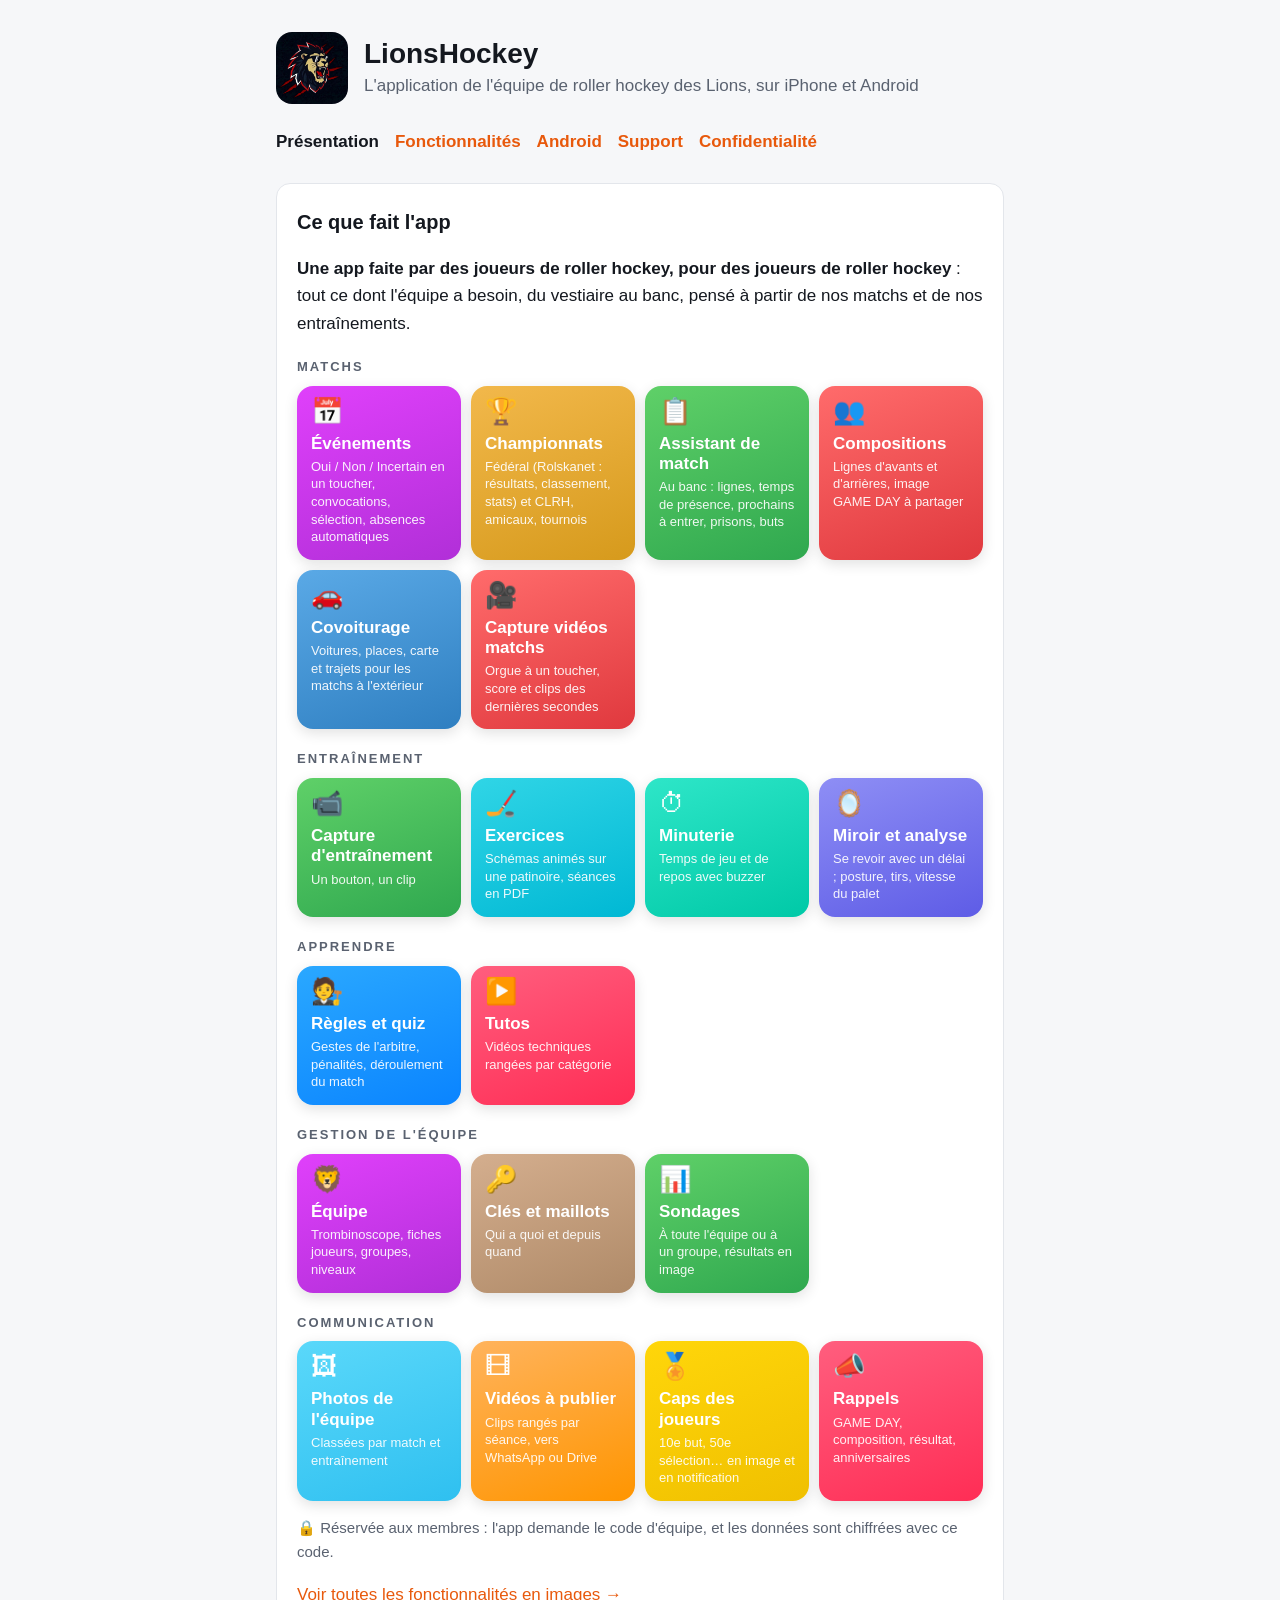
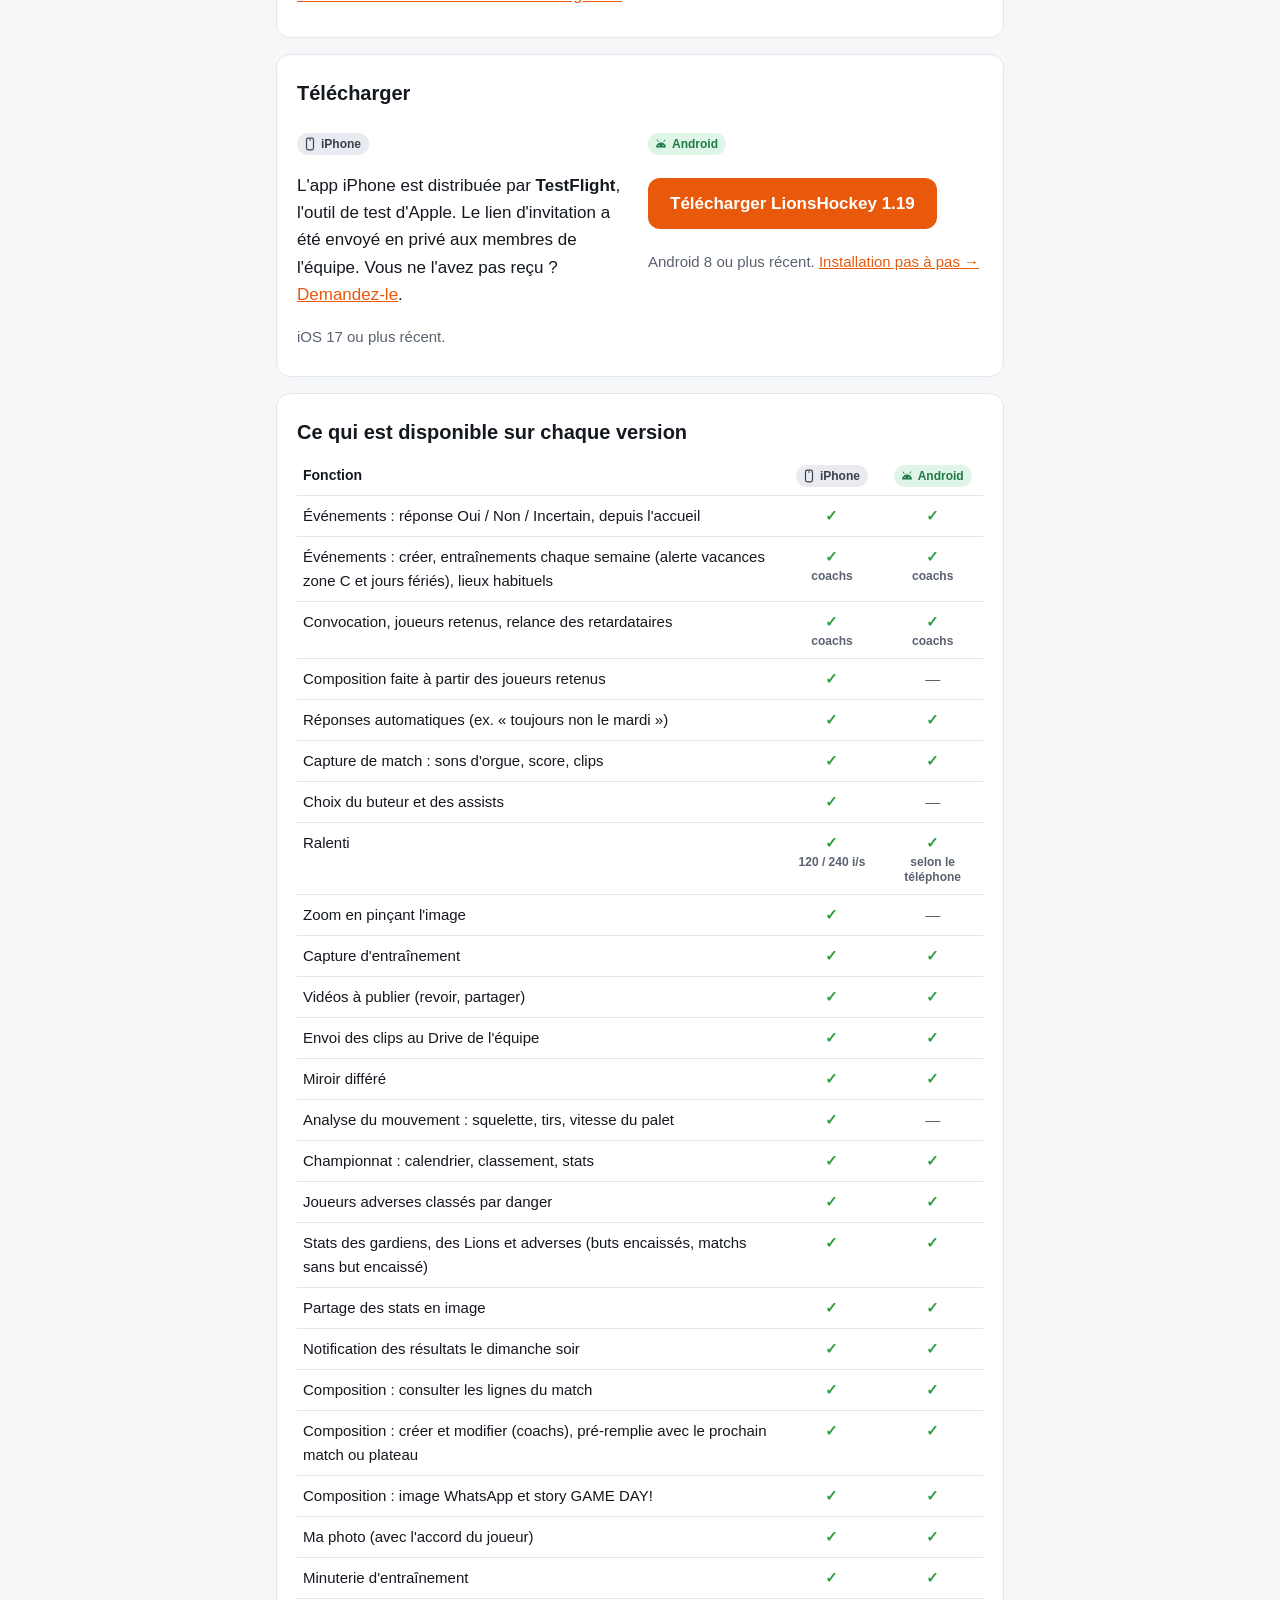
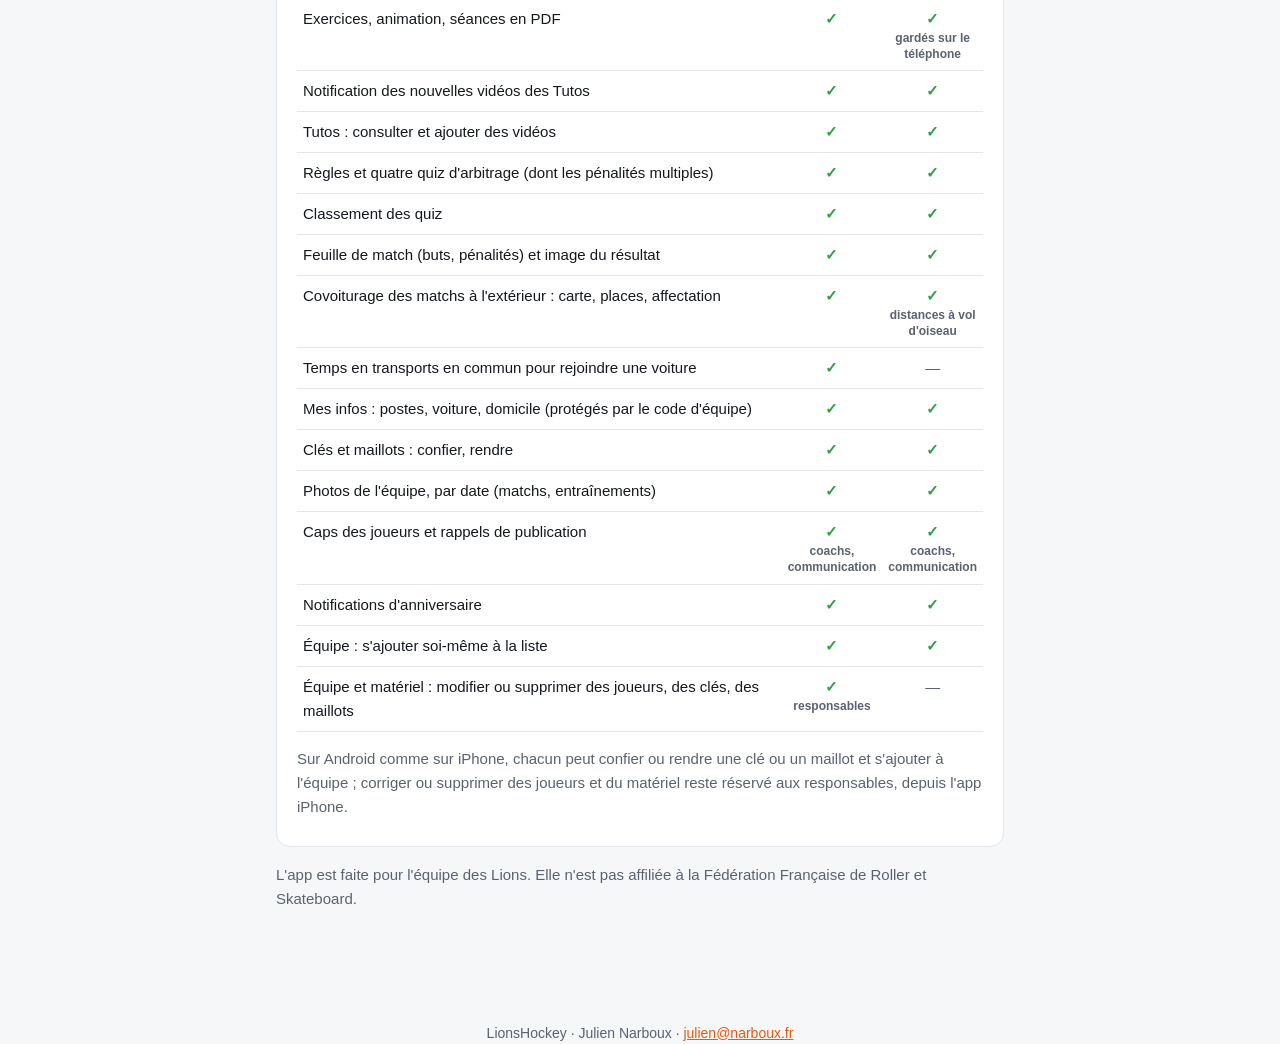
==== index.html @ fed1058d "Gymnases : balustrade et photo du terrain ; site : sons d'orgue reformulés ; iPhone build 28, Androi" ====
<!doctype html>
<html lang="fr">
<head>
<meta charset="utf-8">
<meta name="viewport" content="width=device-width, initial-scale=1">
<title>LionsHockey</title>
<meta name="description" content="L'application de l'équipe de roller hockey des Lions, sur iPhone et Android.">
<link rel="icon" href="icone.png">
<link rel="stylesheet" href="style.css">
</head>
<body>
<svg width="0" height="0" style="position:absolute" aria-hidden="true">
  <symbol id="i-ios" viewBox="0 0 24 24"><rect x="6" y="2" width="12" height="20" rx="3" fill="none" stroke="currentColor" stroke-width="2"/><rect x="10" y="4.2" width="4" height="1.6" rx=".8" fill="currentColor"/></symbol>
  <symbol id="i-android" viewBox="0 0 24 24"><path d="M3.5 18a8.5 8.5 0 0 1 17 0z" fill="currentColor"/><path d="M7 7.5 5.4 5M17 7.5l1.6-2.5" stroke="currentColor" stroke-width="1.6" stroke-linecap="round"/><circle cx="8.6" cy="14.2" r="1.1" fill="var(--card)"/><circle cx="15.4" cy="14.2" r="1.1" fill="var(--card)"/></symbol>
</svg>
<main>
  <header>
    <img src="icone.png" alt="">
    <div>
      <h1>LionsHockey</h1>
      <p>L'application de l'équipe de roller hockey des Lions, sur iPhone et Android</p>
    </div>
  </header>
  <nav>
    <a href="./" aria-current="page">Présentation</a>
    <a href="fonctionnalites.html">Fonctionnalités</a>
    <a href="android.html">Android</a>
    <a href="support.html">Support</a>
    <a href="confidentialite.html">Confidentialité</a>
  </nav>

  <section>
    <h2>Ce que fait l'app</h2>
    <p><strong>Une app faite par des joueurs de roller hockey, pour des joueurs de roller hockey</strong> : tout ce dont
      l'équipe a besoin, du vestiaire au banc, pensé à partir de nos matchs et de nos entraînements.</p>
    <h3 class="cat">Matchs</h3>
    <div class="tiles">
      <div class="tile" style="background:linear-gradient(160deg,#e040fb,#b12fd8)"><span class="ic">📅</span><strong>Événements</strong><span>Oui / Non / Incertain en un toucher, convocations, sélection, absences automatiques</span></div>
      <div class="tile" style="background:linear-gradient(160deg,#f2b84b,#d69a1c)"><span class="ic">🏆</span><strong>Championnats</strong><span>Fédéral (Rolskanet : résultats, classement, stats) et CLRH, amicaux, tournois</span></div>
      <div class="tile" style="background:linear-gradient(160deg,#5fd068,#2fa84f)"><span class="ic">📋</span><strong>Assistant de match</strong><span>Au banc : lignes, temps de présence, prochains à entrer, prisons, buts</span></div>
      <div class="tile" style="background:linear-gradient(160deg,#ff6b6b,#e0393e)"><span class="ic">👥</span><strong>Compositions</strong><span>Lignes d'avants et d'arrières, image GAME DAY à partager</span></div>
      <div class="tile" style="background:linear-gradient(160deg,#5aa9e6,#2f7fc1)"><span class="ic">🚗</span><strong>Covoiturage</strong><span>Voitures, places, carte et trajets pour les matchs à l'extérieur</span></div>
      <div class="tile" style="background:linear-gradient(160deg,#ff6b6b,#e0393e)"><span class="ic">🎥</span><strong>Capture vidéos matchs</strong><span>Orgue à un toucher, score et clips des dernières secondes</span></div>
    </div>
    <h3 class="cat">Entraînement</h3>
    <div class="tiles">
      <div class="tile" style="background:linear-gradient(160deg,#5fd068,#2fa84f)"><span class="ic">📹</span><strong>Capture d'entraînement</strong><span>Un bouton, un clip</span></div>
      <div class="tile" style="background:linear-gradient(160deg,#30d5e6,#00b8d4)"><span class="ic">🏒</span><strong>Exercices</strong><span>Schémas animés sur une patinoire, séances en PDF</span></div>
      <div class="tile" style="background:linear-gradient(160deg,#2ee6c8,#00c9a7)"><span class="ic">⏱</span><strong>Minuterie</strong><span>Temps de jeu et de repos avec buzzer</span></div>
      <div class="tile" style="background:linear-gradient(160deg,#8e8ef5,#5e5ce6)"><span class="ic">🪞</span><strong>Miroir et analyse</strong><span>Se revoir avec un délai ; posture, tirs, vitesse du palet</span></div>
    </div>
    <h3 class="cat">Apprendre</h3>
    <div class="tiles">
      <div class="tile" style="background:linear-gradient(160deg,#2aa8ff,#0a84ff)"><span class="ic">🧑‍⚖️</span><strong>Règles et quiz</strong><span>Gestes de l'arbitre, pénalités, déroulement du match</span></div>
      <div class="tile" style="background:linear-gradient(160deg,#ff5e7e,#ff2d55)"><span class="ic">▶️</span><strong>Tutos</strong><span>Vidéos techniques rangées par catégorie</span></div>
    </div>
    <h3 class="cat">Gestion de l'équipe</h3>
    <div class="tiles">
      <div class="tile" style="background:linear-gradient(160deg,#e040fb,#b12fd8)"><span class="ic">🦁</span><strong>Équipe</strong><span>Trombinoscope, fiches joueurs, groupes, niveaux</span></div>
      <div class="tile" style="background:linear-gradient(160deg,#d4ae8e,#af8a68)"><span class="ic">🔑</span><strong>Clés et maillots</strong><span>Qui a quoi et depuis quand</span></div>
      <div class="tile" style="background:linear-gradient(160deg,#5fd068,#2fa84f)"><span class="ic">📊</span><strong>Sondages</strong><span>À toute l'équipe ou à un groupe, résultats en image</span></div>
    </div>
    <h3 class="cat">Communication</h3>
    <div class="tiles">
      <div class="tile" style="background:linear-gradient(160deg,#5ad8fa,#2fc0f0)"><span class="ic">🖼</span><strong>Photos de l'équipe</strong><span>Classées par match et entraînement</span></div>
      <div class="tile" style="background:linear-gradient(160deg,#ffb35c,#ff9500)"><span class="ic">🎞</span><strong>Vidéos à publier</strong><span>Clips rangés par séance, vers WhatsApp ou Drive</span></div>
      <div class="tile" style="background:linear-gradient(160deg,#ffd60a,#f0c000)"><span class="ic">🏅</span><strong>Caps des joueurs</strong><span>10e but, 50e sélection… en image et en notification</span></div>
      <div class="tile" style="background:linear-gradient(160deg,#ff5e7e,#ff2d55)"><span class="ic">📣</span><strong>Rappels</strong><span>GAME DAY, composition, résultat, anniversaires</span></div>
    </div>
    <p class="muted">🔒 Réservée aux membres : l'app demande le code d'équipe, et les données sont chiffrées avec ce code.</p>
    <p><a href="fonctionnalites.html">Voir toutes les fonctionnalités en images →</a></p>
  </section>

  <section>
    <h2>Télécharger</h2>
    <div class="platforms">
      <div>
        <h3><span class="tag ios"><svg><use href="#i-ios"/></svg>iPhone</span></h3>
        <p>L'app iPhone est distribuée par <strong>TestFlight</strong>, l'outil de test d'Apple. Le lien d'invitation
          a été envoyé en privé aux membres de l'équipe. Vous ne l'avez pas reçu ?
          <a href="mailto:julien@narboux.fr?subject=LionsHockey%20iPhone">Demandez-le</a>.</p>
        <p class="muted">iOS 17 ou plus récent.</p>
      </div>
      <div>
        <h3><span class="tag android"><svg><use href="#i-android"/></svg>Android</span></h3>
        <p><a class="download" href="LionsHockey.apk" download>Télécharger LionsHockey 1.19</a></p>
        <p class="muted">Android 8 ou plus récent. <a href="android.html">Installation pas à pas →</a></p>
      </div>
    </div>
  </section>

  <section>
    <h2>Ce qui est disponible sur chaque version</h2>
    <div class="table-wrap">
      <table>
        <thead><tr><th>Fonction</th><th class="c"><span class="tag ios"><svg><use href="#i-ios"/></svg>iPhone</span></th><th class="c"><span class="tag android"><svg><use href="#i-android"/></svg>Android</span></th></tr></thead>
        <tbody>
          <tr><td>Événements : réponse Oui / Non / Incertain, depuis l'accueil</td><td class="c yes">✓</td><td class="c yes">✓</td></tr>
          <tr><td>Événements : créer, entraînements chaque semaine (alerte vacances zone C et jours fériés), lieux habituels</td><td class="c yes">✓<small>coachs</small></td><td class="c yes">✓<small>coachs</small></td></tr>
          <tr><td>Convocation, joueurs retenus, relance des retardataires</td><td class="c yes">✓<small>coachs</small></td><td class="c yes">✓<small>coachs</small></td></tr>
          <tr><td>Composition faite à partir des joueurs retenus</td><td class="c yes">✓</td><td class="c no">—</td></tr>
          <tr><td>Réponses automatiques (ex. « toujours non le mardi »)</td><td class="c yes">✓</td><td class="c yes">✓</td></tr>
          <tr><td>Capture de match : sons d'orgue, score, clips</td><td class="c yes">✓</td><td class="c yes">✓</td></tr>
          <tr><td>Choix du buteur et des assists</td><td class="c yes">✓</td><td class="c no">—</td></tr>
          <tr><td>Ralenti</td><td class="c yes">✓<small>120 / 240 i/s</small></td><td class="c yes">✓<small>selon le téléphone</small></td></tr>
          <tr><td>Zoom en pinçant l'image</td><td class="c yes">✓</td><td class="c no">—</td></tr>
          <tr><td>Capture d'entraînement</td><td class="c yes">✓</td><td class="c yes">✓</td></tr>
          <tr><td>Vidéos à publier (revoir, partager)</td><td class="c yes">✓</td><td class="c yes">✓</td></tr>
          <tr><td>Envoi des clips au Drive de l'équipe</td><td class="c yes">✓</td><td class="c yes">✓</td></tr>
          <tr><td>Miroir différé</td><td class="c yes">✓</td><td class="c yes">✓</td></tr>
          <tr><td>Analyse du mouvement : squelette, tirs, vitesse du palet</td><td class="c yes">✓</td><td class="c no">—</td></tr>
          <tr><td>Championnat : calendrier, classement, stats</td><td class="c yes">✓</td><td class="c yes">✓</td></tr>
          <tr><td>Joueurs adverses classés par danger</td><td class="c yes">✓</td><td class="c yes">✓</td></tr>
          <tr><td>Stats des gardiens, des Lions et adverses (buts encaissés, matchs sans but encaissé)</td><td class="c yes">✓</td><td class="c yes">✓</td></tr>
          <tr><td>Partage des stats en image</td><td class="c yes">✓</td><td class="c yes">✓</td></tr>
          <tr><td>Notification des résultats le dimanche soir</td><td class="c yes">✓</td><td class="c yes">✓</td></tr>
          <tr><td>Composition : consulter les lignes du match</td><td class="c yes">✓</td><td class="c yes">✓</td></tr>
          <tr><td>Composition : créer et modifier (coachs), pré-remplie avec le prochain match ou plateau</td><td class="c yes">✓</td><td class="c yes">✓</td></tr>
          <tr><td>Composition : image WhatsApp et story GAME DAY!</td><td class="c yes">✓</td><td class="c yes">✓</td></tr>
          <tr><td>Ma photo (avec l'accord du joueur)</td><td class="c yes">✓</td><td class="c yes">✓</td></tr>
          <tr><td>Minuterie d'entraînement</td><td class="c yes">✓</td><td class="c yes">✓</td></tr>
          <tr><td>Exercices, animation, séances en PDF</td><td class="c yes">✓</td><td class="c yes">✓<small>gardés sur le téléphone</small></td></tr>
          <tr><td>Notification des nouvelles vidéos des Tutos</td><td class="c yes">✓</td><td class="c yes">✓</td></tr>
          <tr><td>Tutos : consulter et ajouter des vidéos</td><td class="c yes">✓</td><td class="c yes">✓</td></tr>
          <tr><td>Règles et quatre quiz d'arbitrage (dont les pénalités multiples)</td><td class="c yes">✓</td><td class="c yes">✓</td></tr>
          <tr><td>Classement des quiz</td><td class="c yes">✓</td><td class="c yes">✓</td></tr>
          <tr><td>Feuille de match (buts, pénalités) et image du résultat</td><td class="c yes">✓</td><td class="c yes">✓</td></tr>
          <tr><td>Covoiturage des matchs à l'extérieur : carte, places, affectation</td><td class="c yes">✓</td><td class="c yes">✓<small>distances à vol d'oiseau</small></td></tr>
          <tr><td>Temps en transports en commun pour rejoindre une voiture</td><td class="c yes">✓</td><td class="c no">—</td></tr>
          <tr><td>Mes infos : postes, voiture, domicile (protégés par le code d'équipe)</td><td class="c yes">✓</td><td class="c yes">✓</td></tr>
          <tr><td>Clés et maillots : confier, rendre</td><td class="c yes">✓</td><td class="c yes">✓</td></tr>
          <tr><td>Photos de l'équipe, par date (matchs, entraînements)</td><td class="c yes">✓</td><td class="c yes">✓</td></tr>
          <tr><td>Caps des joueurs et rappels de publication</td><td class="c yes">✓<small>coachs, communication</small></td><td class="c yes">✓<small>coachs, communication</small></td></tr>
          <tr><td>Notifications d'anniversaire</td><td class="c yes">✓</td><td class="c yes">✓</td></tr>
          <tr><td>Équipe : s'ajouter soi-même à la liste</td><td class="c yes">✓</td><td class="c yes">✓</td></tr>
          <tr><td>Équipe et matériel : modifier ou supprimer des joueurs, des clés, des maillots</td><td class="c yes">✓<small>responsables</small></td><td class="c no">—</td></tr>
        </tbody>
      </table>
    </div>
    <p class="muted">Sur Android comme sur iPhone, chacun peut confier ou rendre une clé ou un maillot et s'ajouter à
      l'équipe ; corriger ou supprimer des joueurs et du matériel reste réservé aux responsables, depuis l'app iPhone.</p>
  </section>
  <p class="muted">L'app est faite pour l'équipe des Lions. Elle n'est pas affiliée à la Fédération Française de Roller et Skateboard.</p>
</main>
<footer>LionsHockey · Julien Narboux · <a href="mailto:julien@narboux.fr">julien@narboux.fr</a></footer>
</body>
</html>
---- style.css ----
:root {
  --bg: #f6f7f9; --card: #ffffff; --text: #14181f; --muted: #5a6270;
  --accent: #e8590c; --border: #e3e6eb;
  --ios: #3a3f4b; --ios-bg: #e9ebf0; --droid: #1e7a46; --droid-bg: #dff5e8;
}
@media (prefers-color-scheme: dark) {
  :root { --bg: #0b1220; --card: #141c2c; --text: #eef1f6; --muted: #9aa4b5; --accent: #ff8a3d; --border: #253047;
          --ios: #dfe3ea; --ios-bg: #2a3346; --droid: #6ee7a0; --droid-bg: #173527; }
}
* { box-sizing: border-box; }
body {
  margin: 0; background: var(--bg); color: var(--text);
  font: 17px/1.6 -apple-system, BlinkMacSystemFont, "Segoe UI", Roboto, sans-serif;
}
main { max-width: 760px; margin: 0 auto; padding: 32px 16px 64px; }
header { display: flex; align-items: center; gap: 16px; margin-bottom: 24px; }
header img { width: 72px; height: 72px; border-radius: 16px; }
header h1 { margin: 0; font-size: 28px; line-height: 1.2; }
header p { margin: 2px 0 0; color: var(--muted); }
nav { display: flex; flex-wrap: wrap; gap: 8px 16px; margin-bottom: 28px; }
nav a { color: var(--accent); font-weight: 600; text-decoration: none; }
nav a[aria-current] { color: var(--text); }
section { background: var(--card); border: 1px solid var(--border); border-radius: 14px; padding: 4px 20px 12px; margin-bottom: 16px; }
h2 { font-size: 20px; margin: 18px 0 8px; }
h3 { font-size: 17px; margin: 16px 0 4px; }
a { color: var(--accent); }
ul { padding-left: 20px; }
li { margin: 4px 0; }
.muted { color: var(--muted); font-size: 15px; }
footer { color: var(--muted); font-size: 14px; margin-top: 32px; text-align: center; }

/* Pastilles iPhone / Android */
.tag { display: inline-flex; align-items: center; gap: 4px; font-size: 12px; font-weight: 700; line-height: 1;
       padding: 4px 8px 4px 6px; border-radius: 999px; white-space: nowrap; vertical-align: middle; }
.tag svg { width: 14px; height: 14px; flex: none; }
.tag.ios { color: var(--ios); background: var(--ios-bg); }
.tag.android { color: var(--droid); background: var(--droid-bg); }
h2 .tag { margin-left: 6px; }

/* Captures d'écran */
.shots { display: flex; flex-wrap: wrap; gap: 12px 10px; margin: 12px 0 8px; }
.shots figure { margin: 0; width: calc(33.333% - 7px); max-width: 220px; text-align: center; }
.shots figure.wide { width: 100%; max-width: 460px; }
.shots img { display: block; width: 100%; height: auto; border-radius: 14px; border: 1px solid var(--border); }
.shots figcaption { margin-top: 6px; }
@media (max-width: 480px) { .shots figure { width: calc(50% - 5px); } }

/* Tableau récapitulatif */
.table-wrap { overflow-x: auto; margin: 8px 0 12px; }
table { width: 100%; border-collapse: collapse; font-size: 15px; }
th, td { padding: 8px 6px; border-bottom: 1px solid var(--border); text-align: left; vertical-align: top; }
th { font-size: 14px; }
td.c, th.c { text-align: center; width: 92px; }
td small { color: var(--muted); display: block; font-size: 12px; line-height: 1.3; }
.yes { color: #2f9e44; font-weight: 700; }
.no { color: var(--muted); }

/* Téléchargement */
.download { display: inline-block; background: var(--accent); color: #fff; font-weight: 700; text-decoration: none;
            padding: 12px 22px; border-radius: 12px; margin: 6px 0 4px; }
.download:hover { filter: brightness(1.08); }
.platforms { display: grid; grid-template-columns: 1fr 1fr; gap: 16px; }
@media (max-width: 560px) { .platforms { grid-template-columns: 1fr; } }
.platforms h3 { display: flex; align-items: center; gap: 8px; }
code { font-size: 12px; word-break: break-all; }
ol { padding-left: 22px; }

h2.category { font-size: 13px; letter-spacing: 2px; text-transform: uppercase; color: var(--muted, #8a8f98); margin: 28px 4px 10px; }

/* Tuiles de la présentation, comme le menu de l'app */
h3.cat { font-size: 13px; letter-spacing: 2px; text-transform: uppercase; color: var(--muted); margin: 20px 0 8px; }
.tiles { display: grid; grid-template-columns: repeat(auto-fill, minmax(160px, 1fr)); gap: 10px; }
.tile { border-radius: 16px; padding: 12px 14px 14px; color: #fff; display: flex; flex-direction: column; gap: 4px; min-height: 120px;
        box-shadow: 0 4px 14px rgba(0,0,0,.12); }
.tile .ic { font-size: 26px; line-height: 1; }
.tile strong { font-size: 17px; line-height: 1.2; margin-top: 6px; }
.tile span:last-child { font-size: 13px; line-height: 1.35; opacity: .92; }
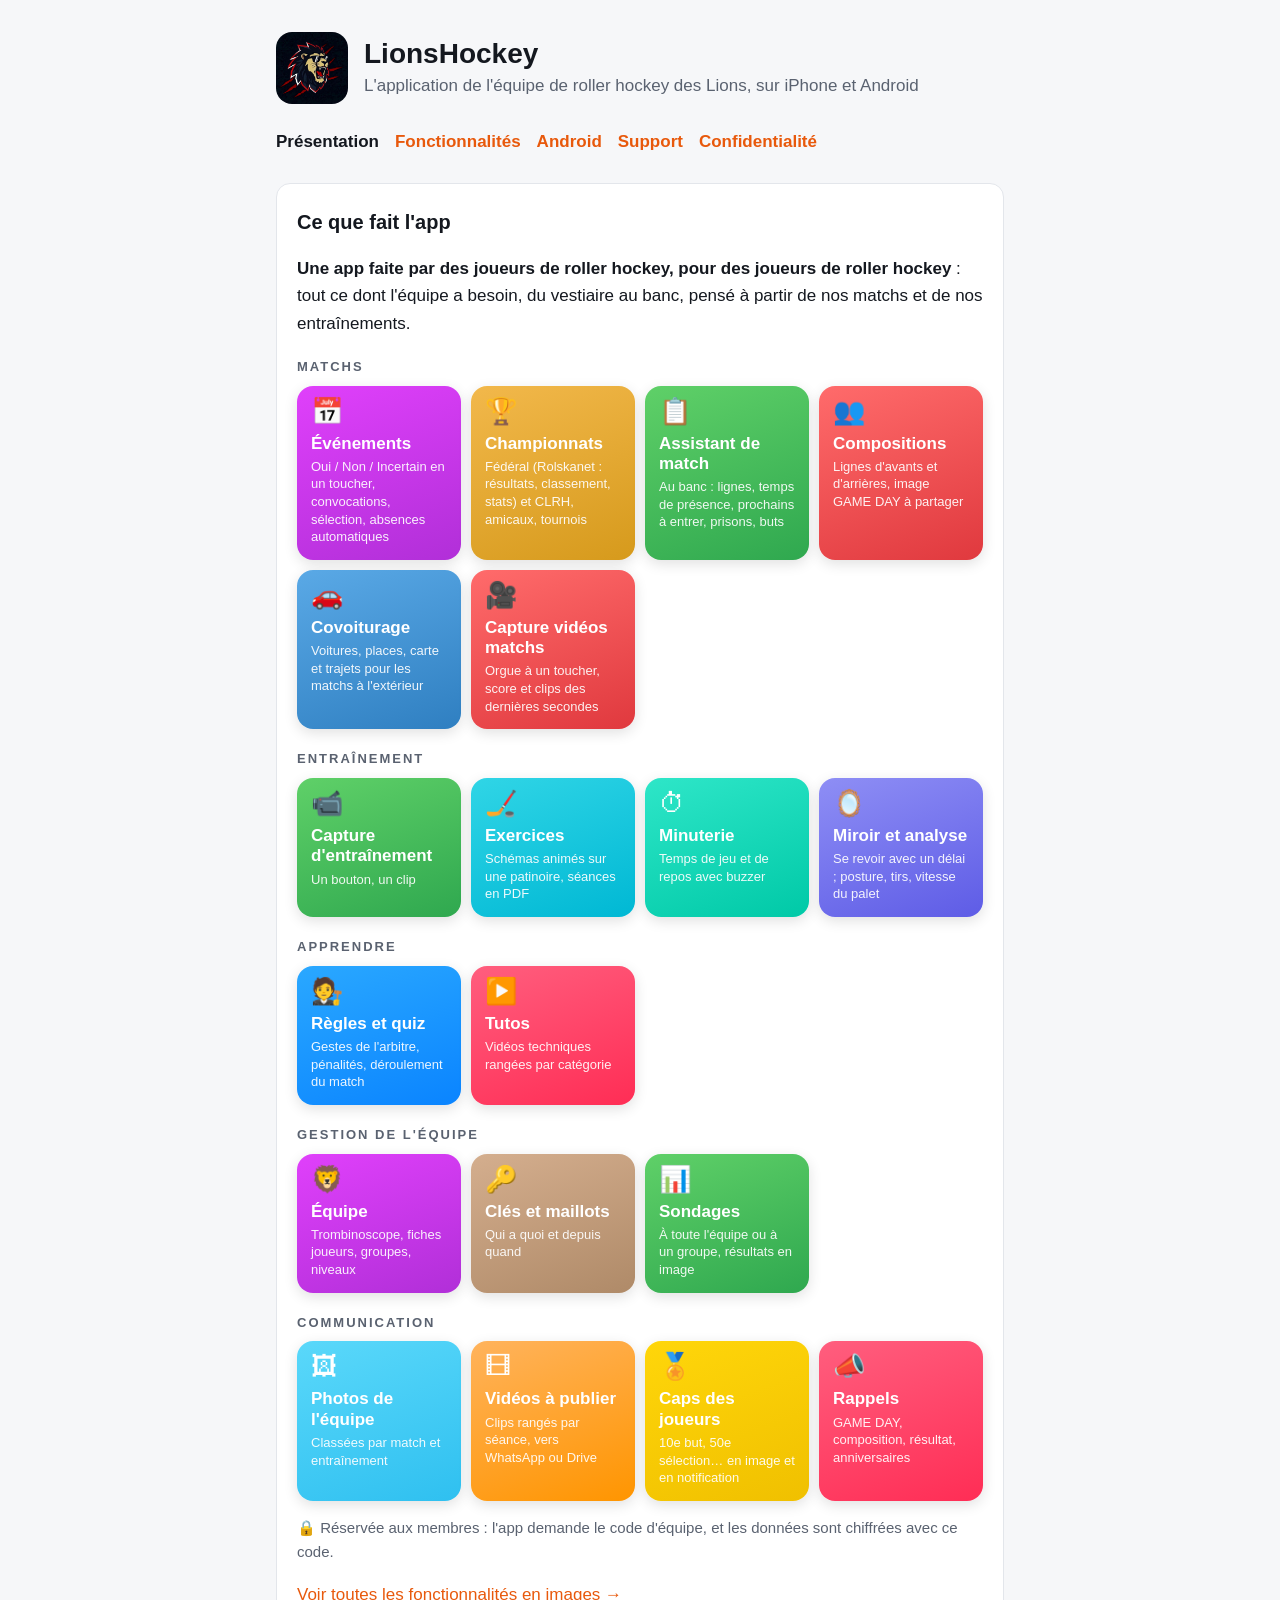
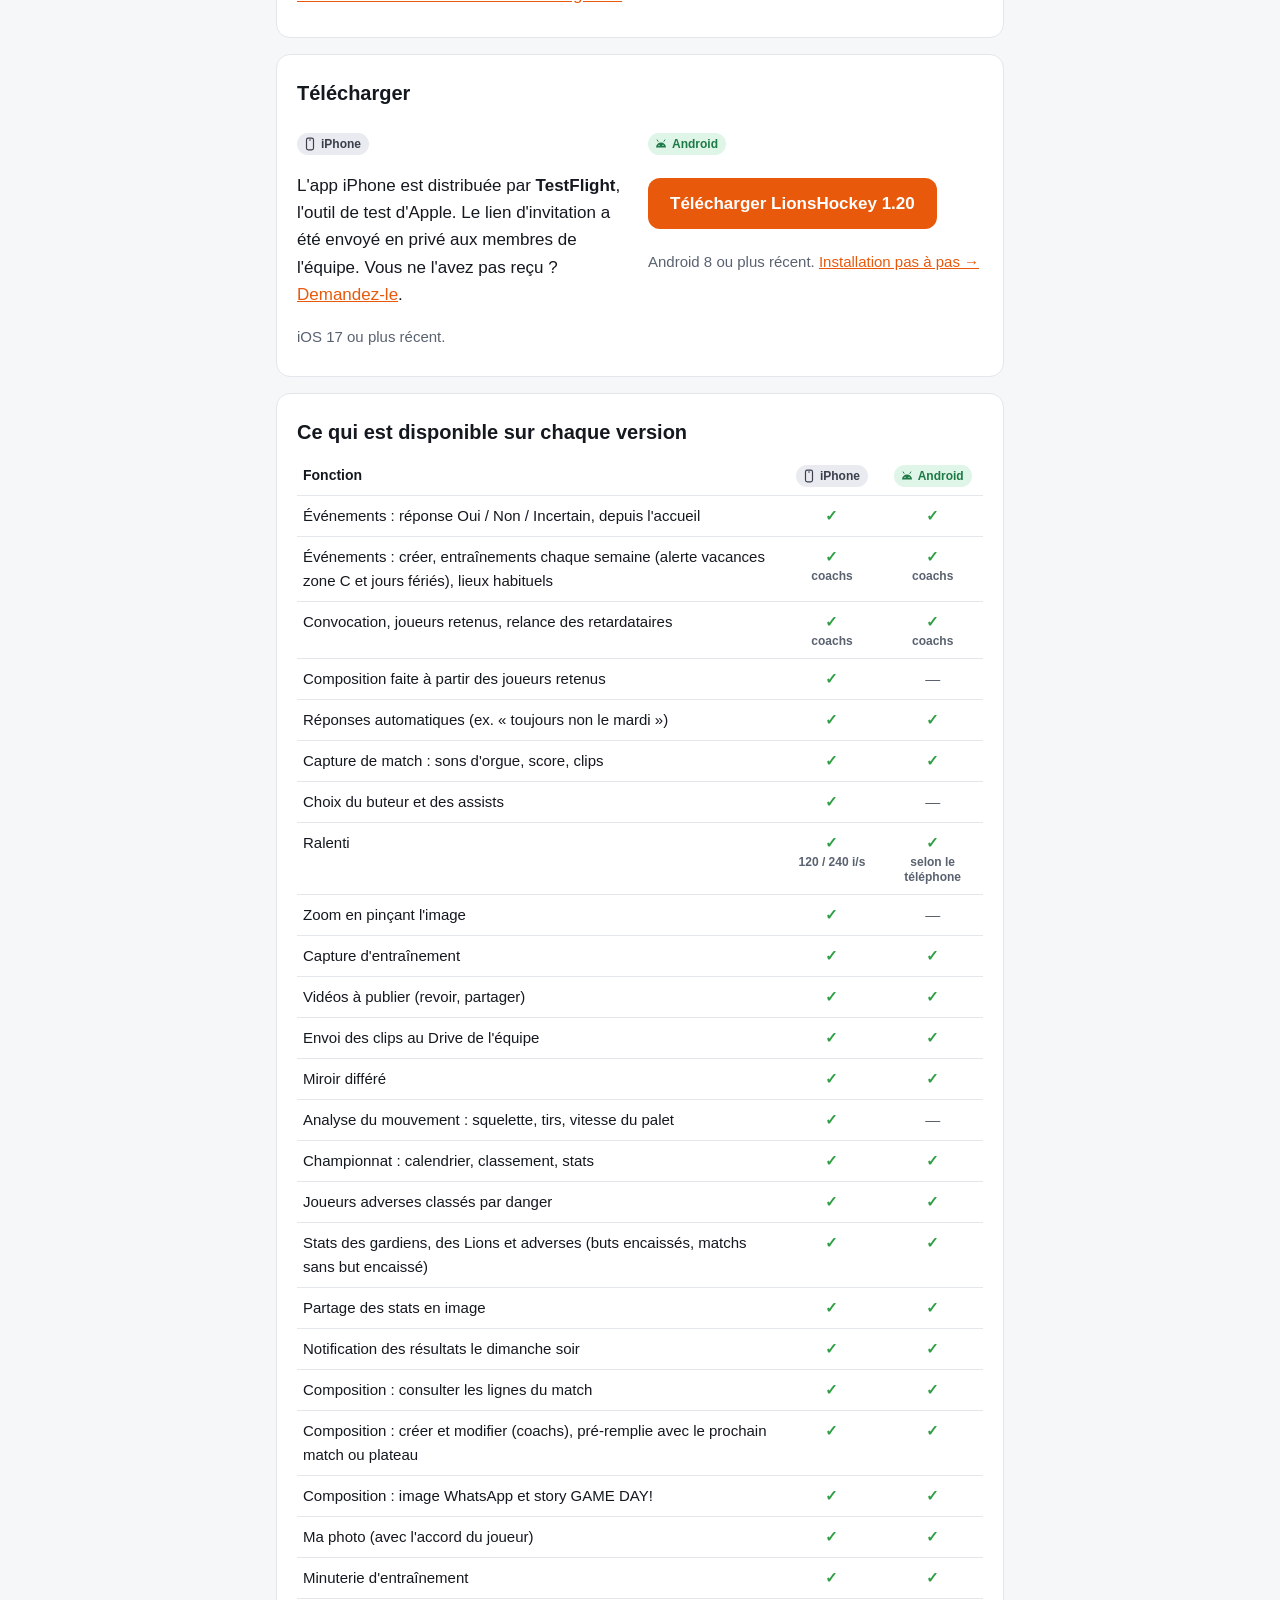
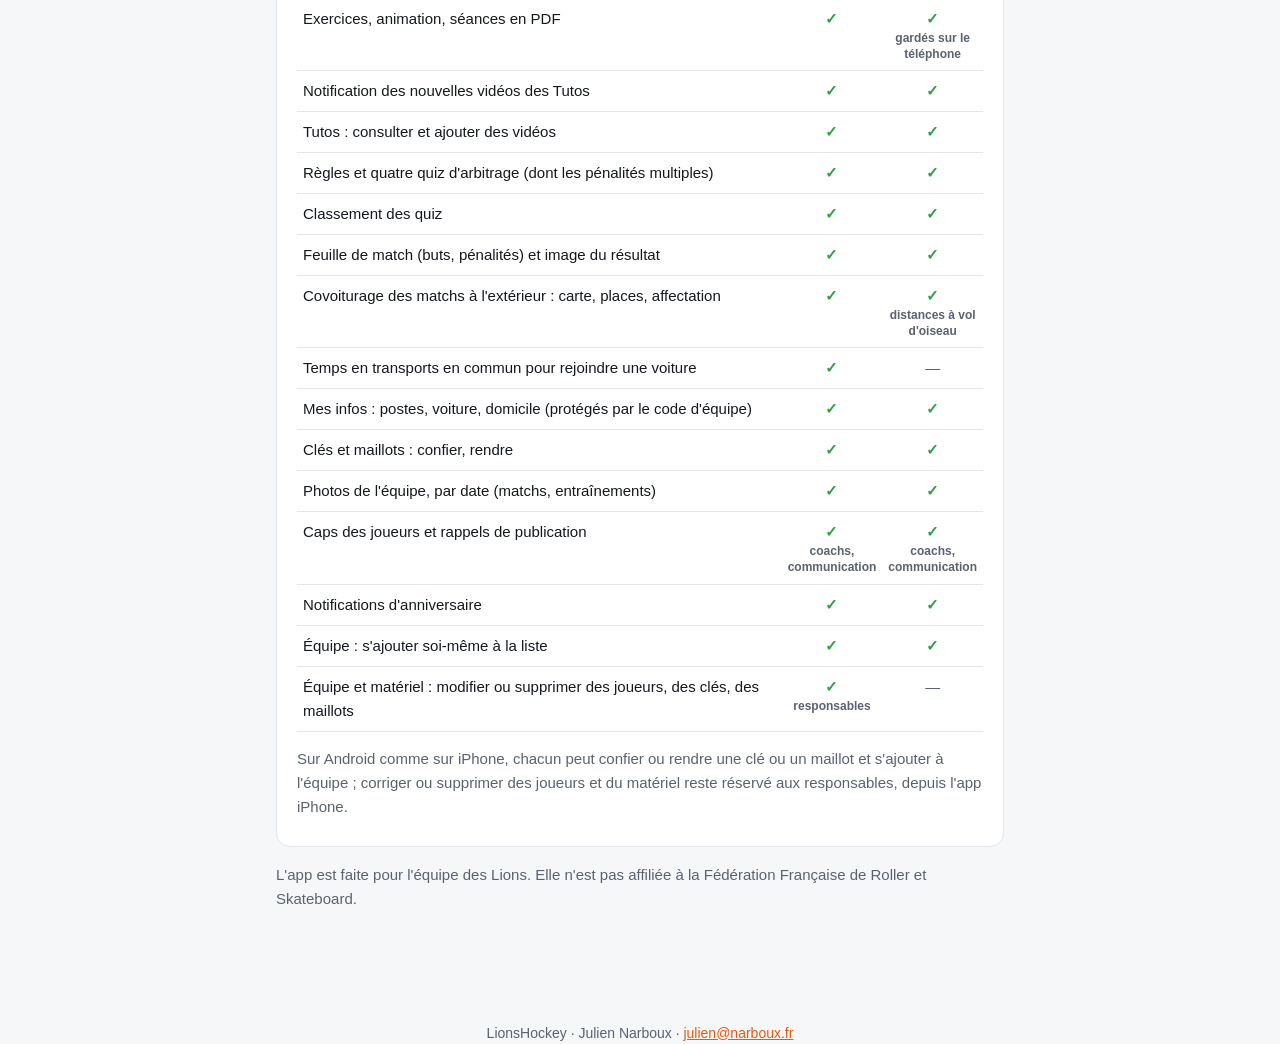
==== commit 2a246def: "Assistant de match : « Changer les 2 Av/Arr », alertes de temps réglables (45″/1′15″), démarrage en " ====
--- a/index.html
+++ b/index.html
@@ -83,7 +83,7 @@
       </div>
       <div>
         <h3><span class="tag android"><svg><use href="#i-android"/></svg>Android</span></h3>
-        <p><a class="download" href="LionsHockey.apk" download>Télécharger LionsHockey 1.19</a></p>
+        <p><a class="download" href="LionsHockey.apk" download>Télécharger LionsHockey 1.20</a></p>
         <p class="muted">Android 8 ou plus récent. <a href="android.html">Installation pas à pas →</a></p>
       </div>
     </div>
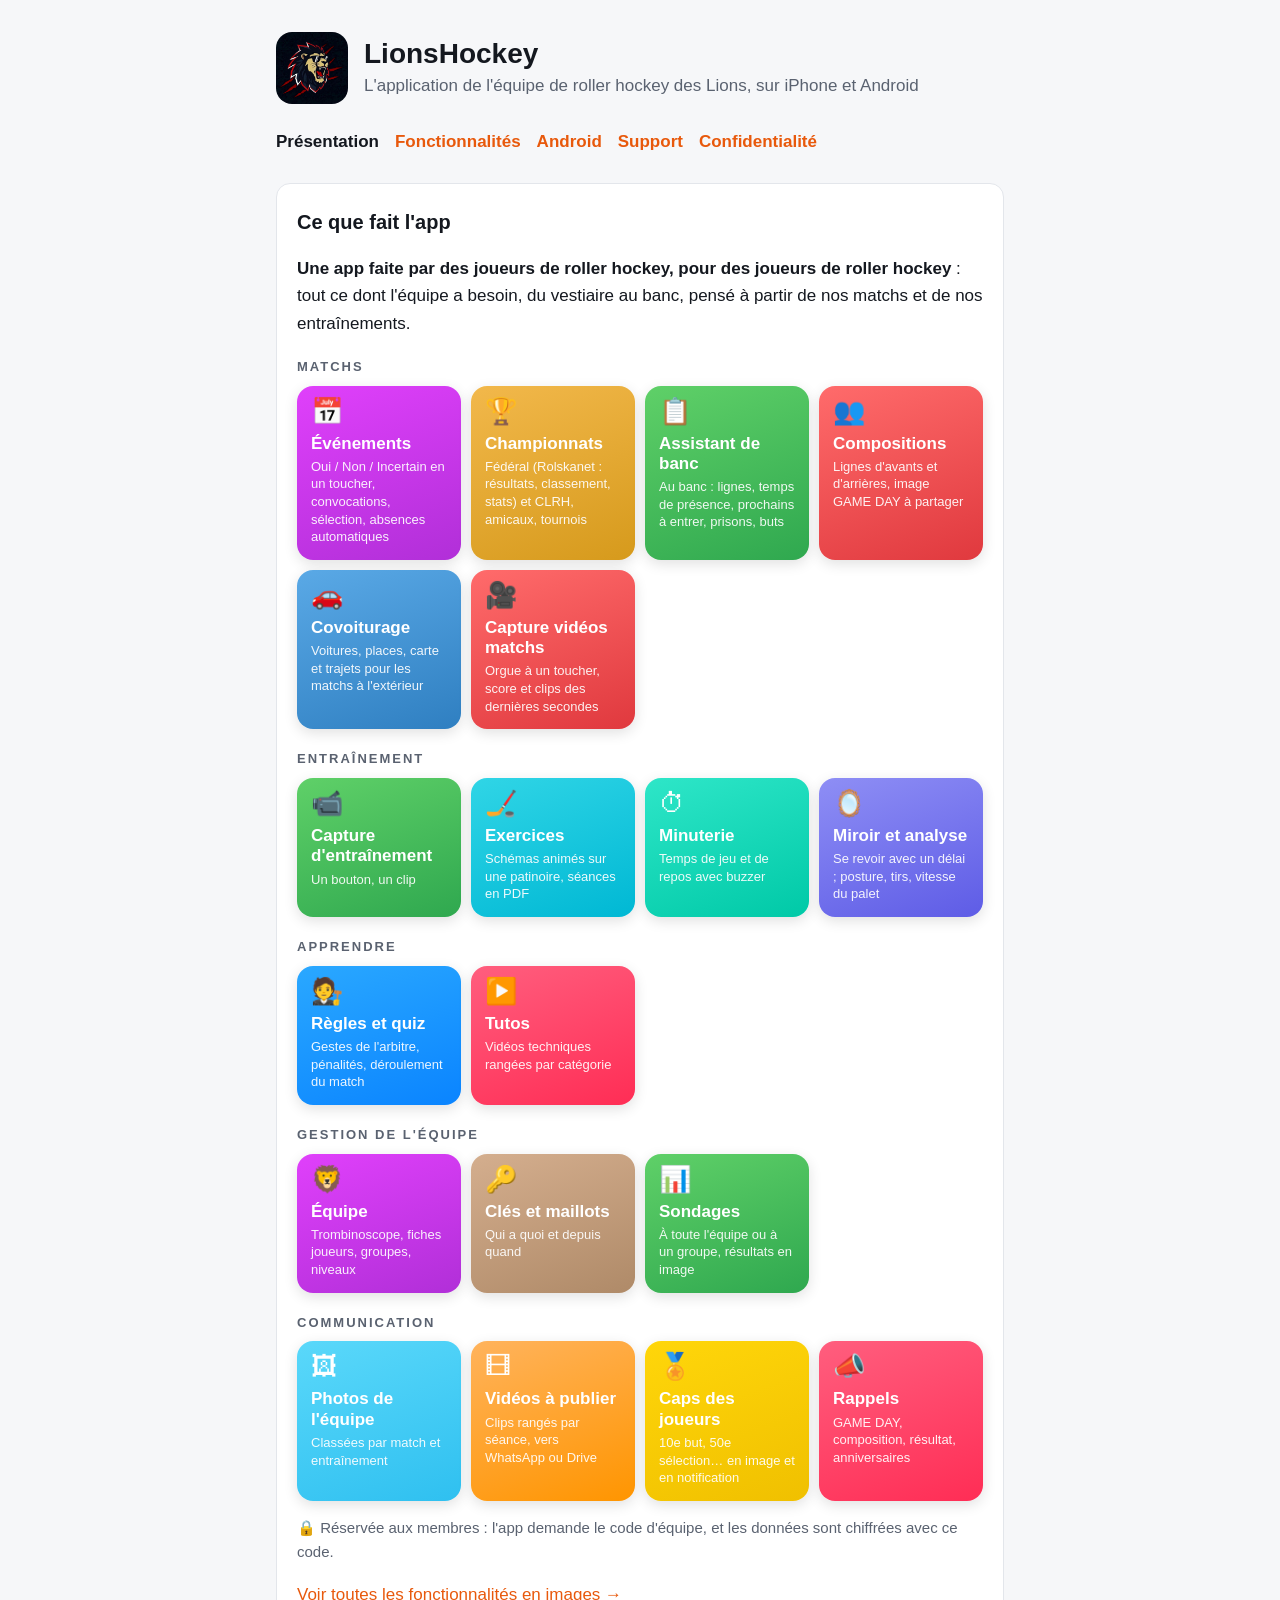
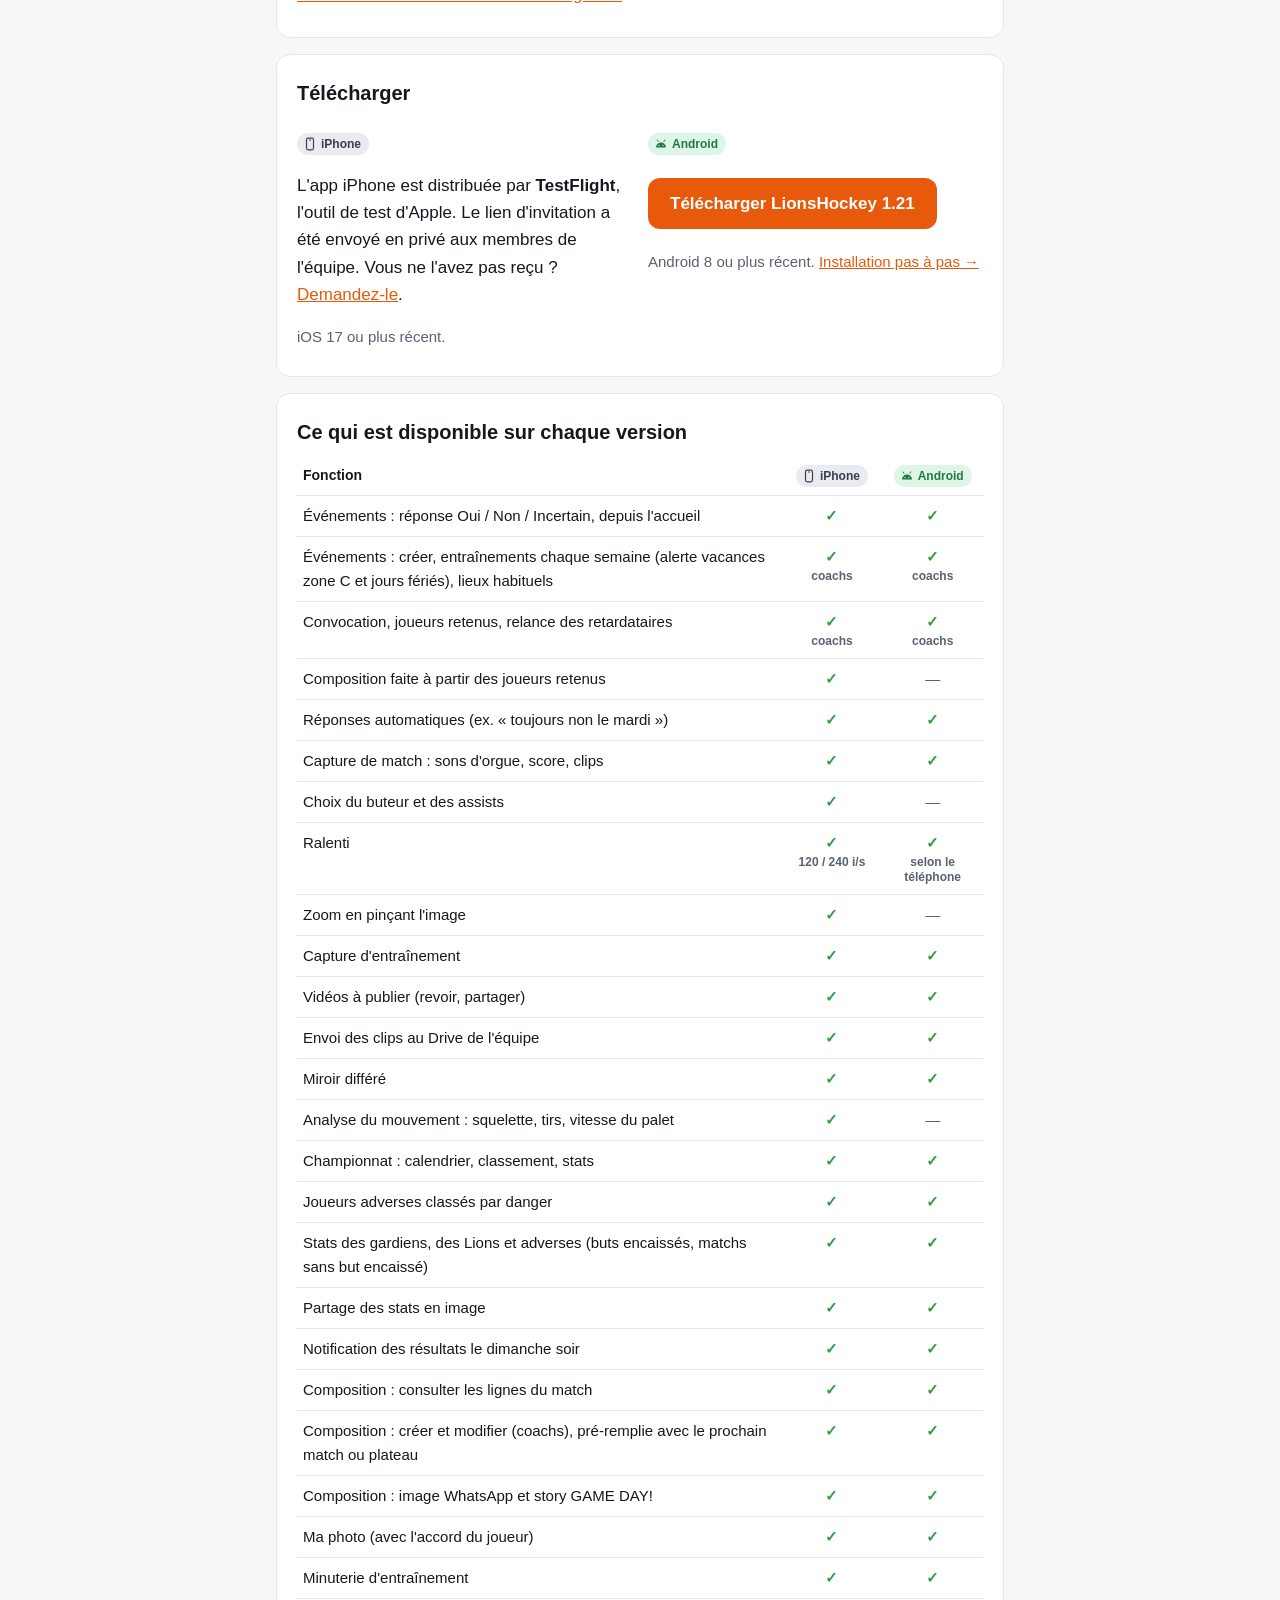
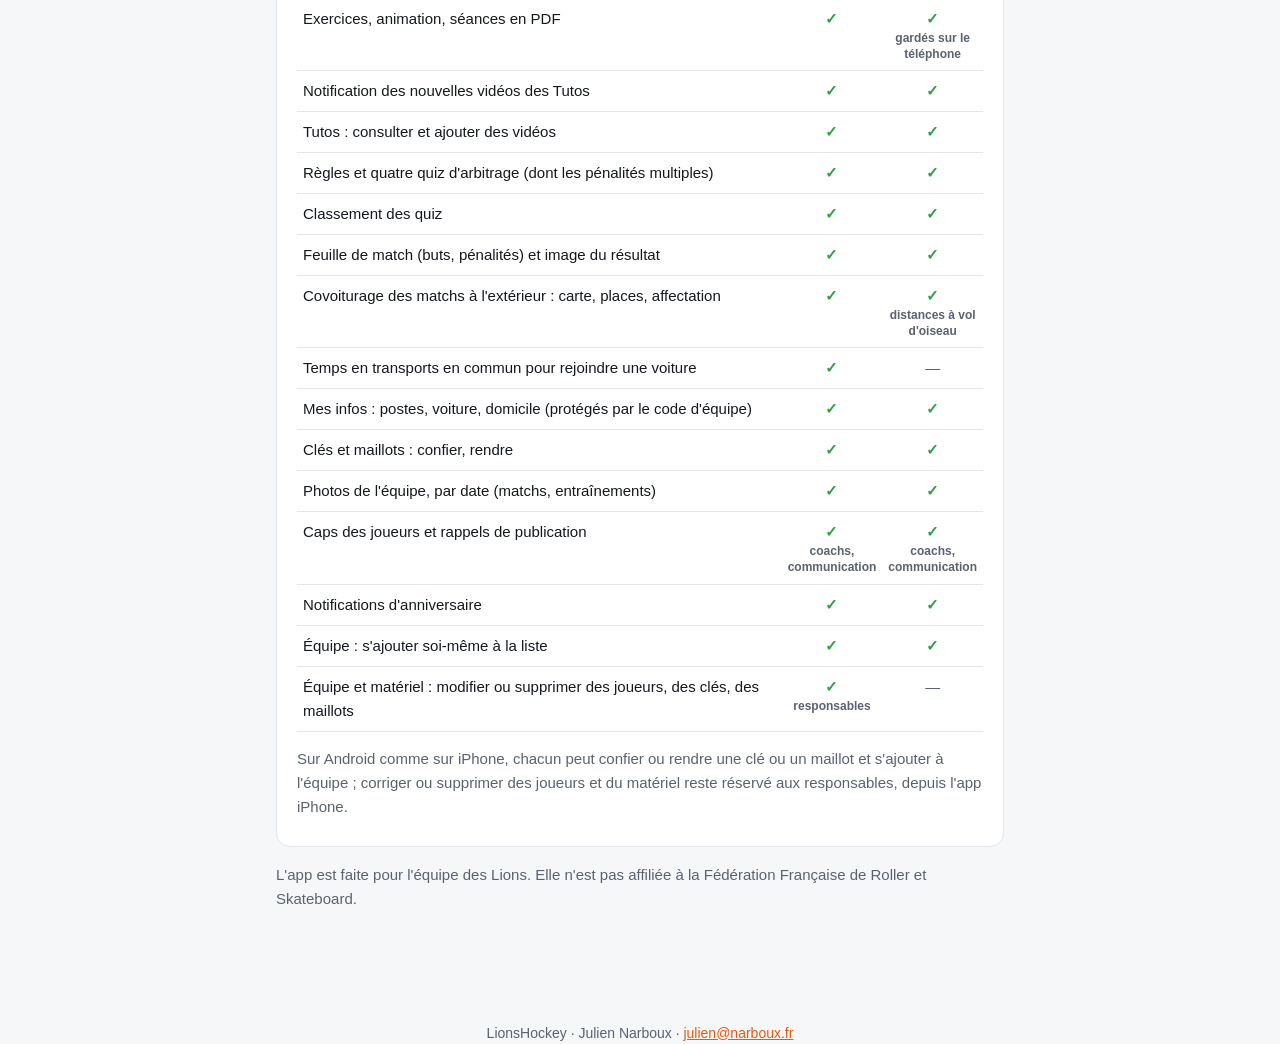
==== commit eb0b9660: "Assistant de banc (renommé) : plein écran et gros boutons sur tablette/iPad, cage pour le but, vert " ====
--- a/index.html
+++ b/index.html
@@ -37,7 +37,7 @@
     <div class="tiles">
       <div class="tile" style="background:linear-gradient(160deg,#e040fb,#b12fd8)"><span class="ic">📅</span><strong>Événements</strong><span>Oui / Non / Incertain en un toucher, convocations, sélection, absences automatiques</span></div>
       <div class="tile" style="background:linear-gradient(160deg,#f2b84b,#d69a1c)"><span class="ic">🏆</span><strong>Championnats</strong><span>Fédéral (Rolskanet : résultats, classement, stats) et CLRH, amicaux, tournois</span></div>
-      <div class="tile" style="background:linear-gradient(160deg,#5fd068,#2fa84f)"><span class="ic">📋</span><strong>Assistant de match</strong><span>Au banc : lignes, temps de présence, prochains à entrer, prisons, buts</span></div>
+      <div class="tile" style="background:linear-gradient(160deg,#5fd068,#2fa84f)"><span class="ic">📋</span><strong>Assistant de banc</strong><span>Au banc : lignes, temps de présence, prochains à entrer, prisons, buts</span></div>
       <div class="tile" style="background:linear-gradient(160deg,#ff6b6b,#e0393e)"><span class="ic">👥</span><strong>Compositions</strong><span>Lignes d'avants et d'arrières, image GAME DAY à partager</span></div>
       <div class="tile" style="background:linear-gradient(160deg,#5aa9e6,#2f7fc1)"><span class="ic">🚗</span><strong>Covoiturage</strong><span>Voitures, places, carte et trajets pour les matchs à l'extérieur</span></div>
       <div class="tile" style="background:linear-gradient(160deg,#ff6b6b,#e0393e)"><span class="ic">🎥</span><strong>Capture vidéos matchs</strong><span>Orgue à un toucher, score et clips des dernières secondes</span></div>
@@ -83,7 +83,7 @@
       </div>
       <div>
         <h3><span class="tag android"><svg><use href="#i-android"/></svg>Android</span></h3>
-        <p><a class="download" href="LionsHockey.apk" download>Télécharger LionsHockey 1.20</a></p>
+        <p><a class="download" href="LionsHockey.apk" download>Télécharger LionsHockey 1.21</a></p>
         <p class="muted">Android 8 ou plus récent. <a href="android.html">Installation pas à pas →</a></p>
       </div>
     </div>
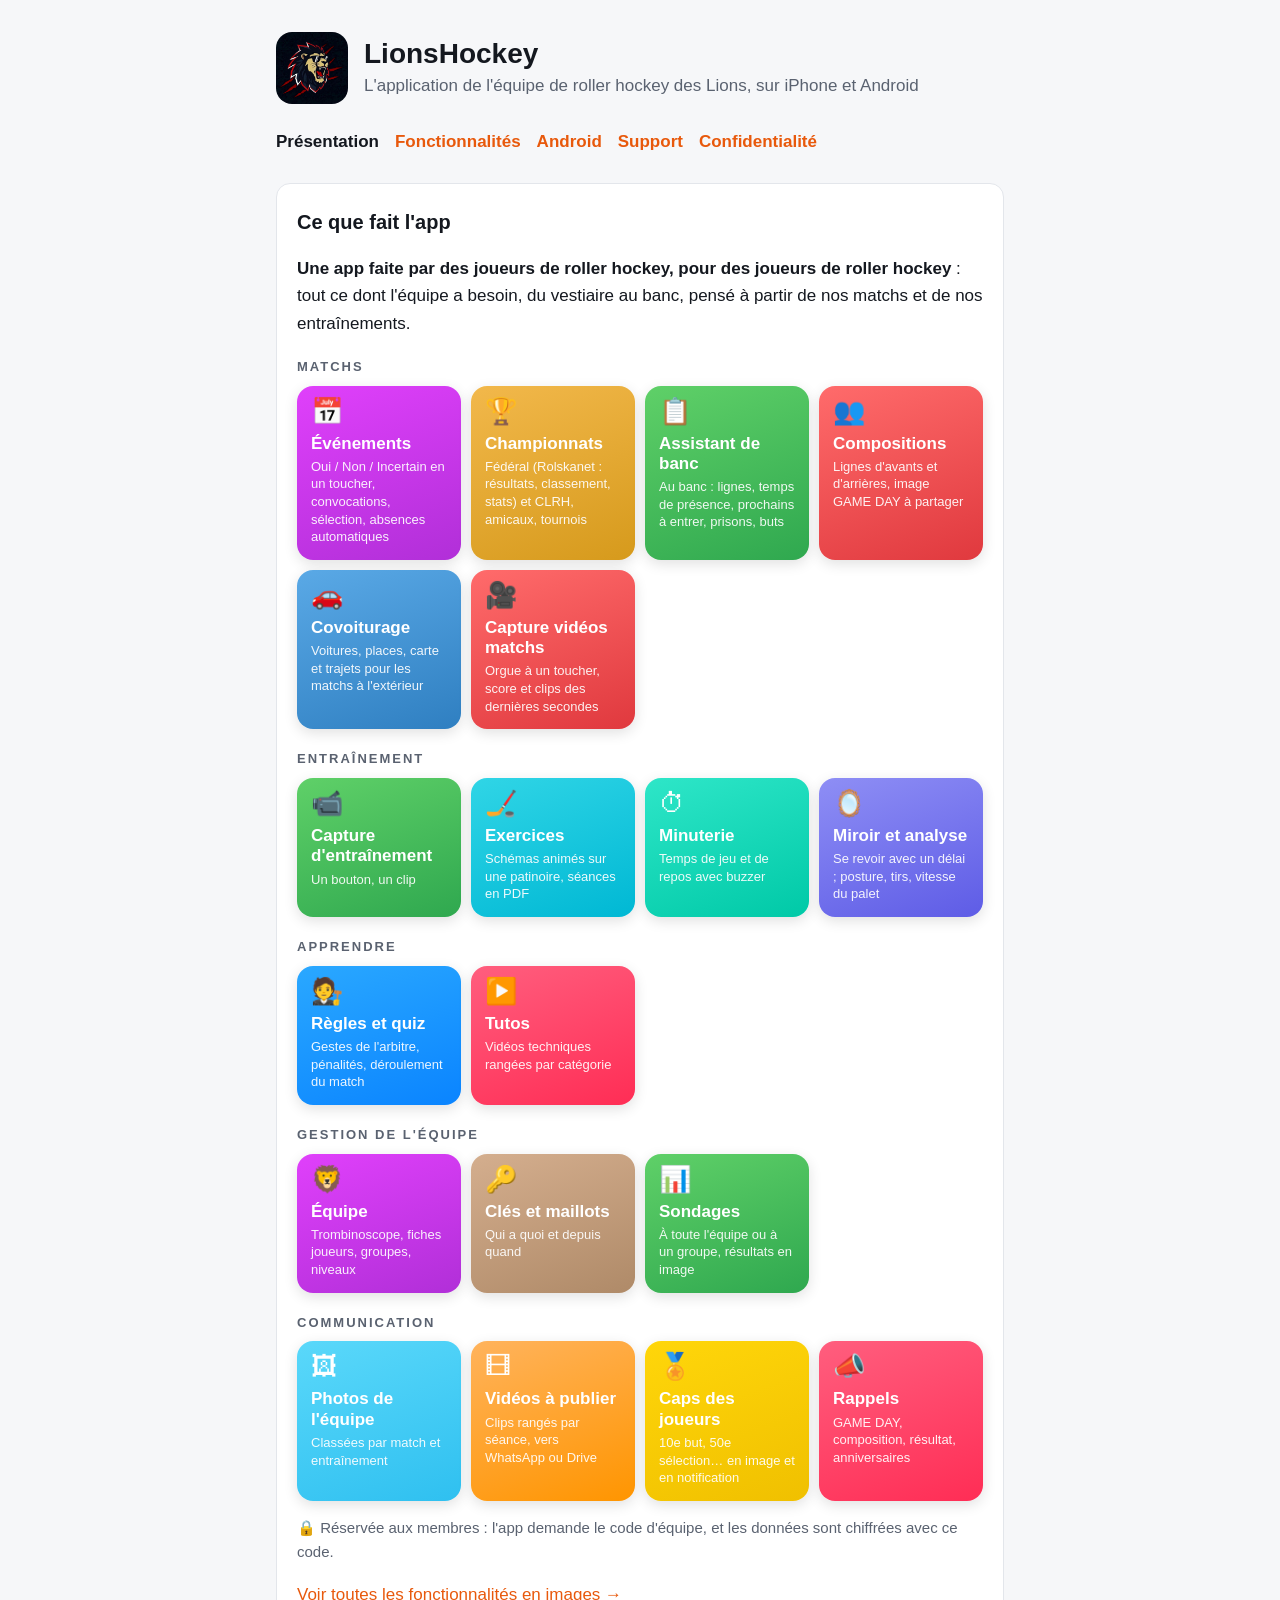
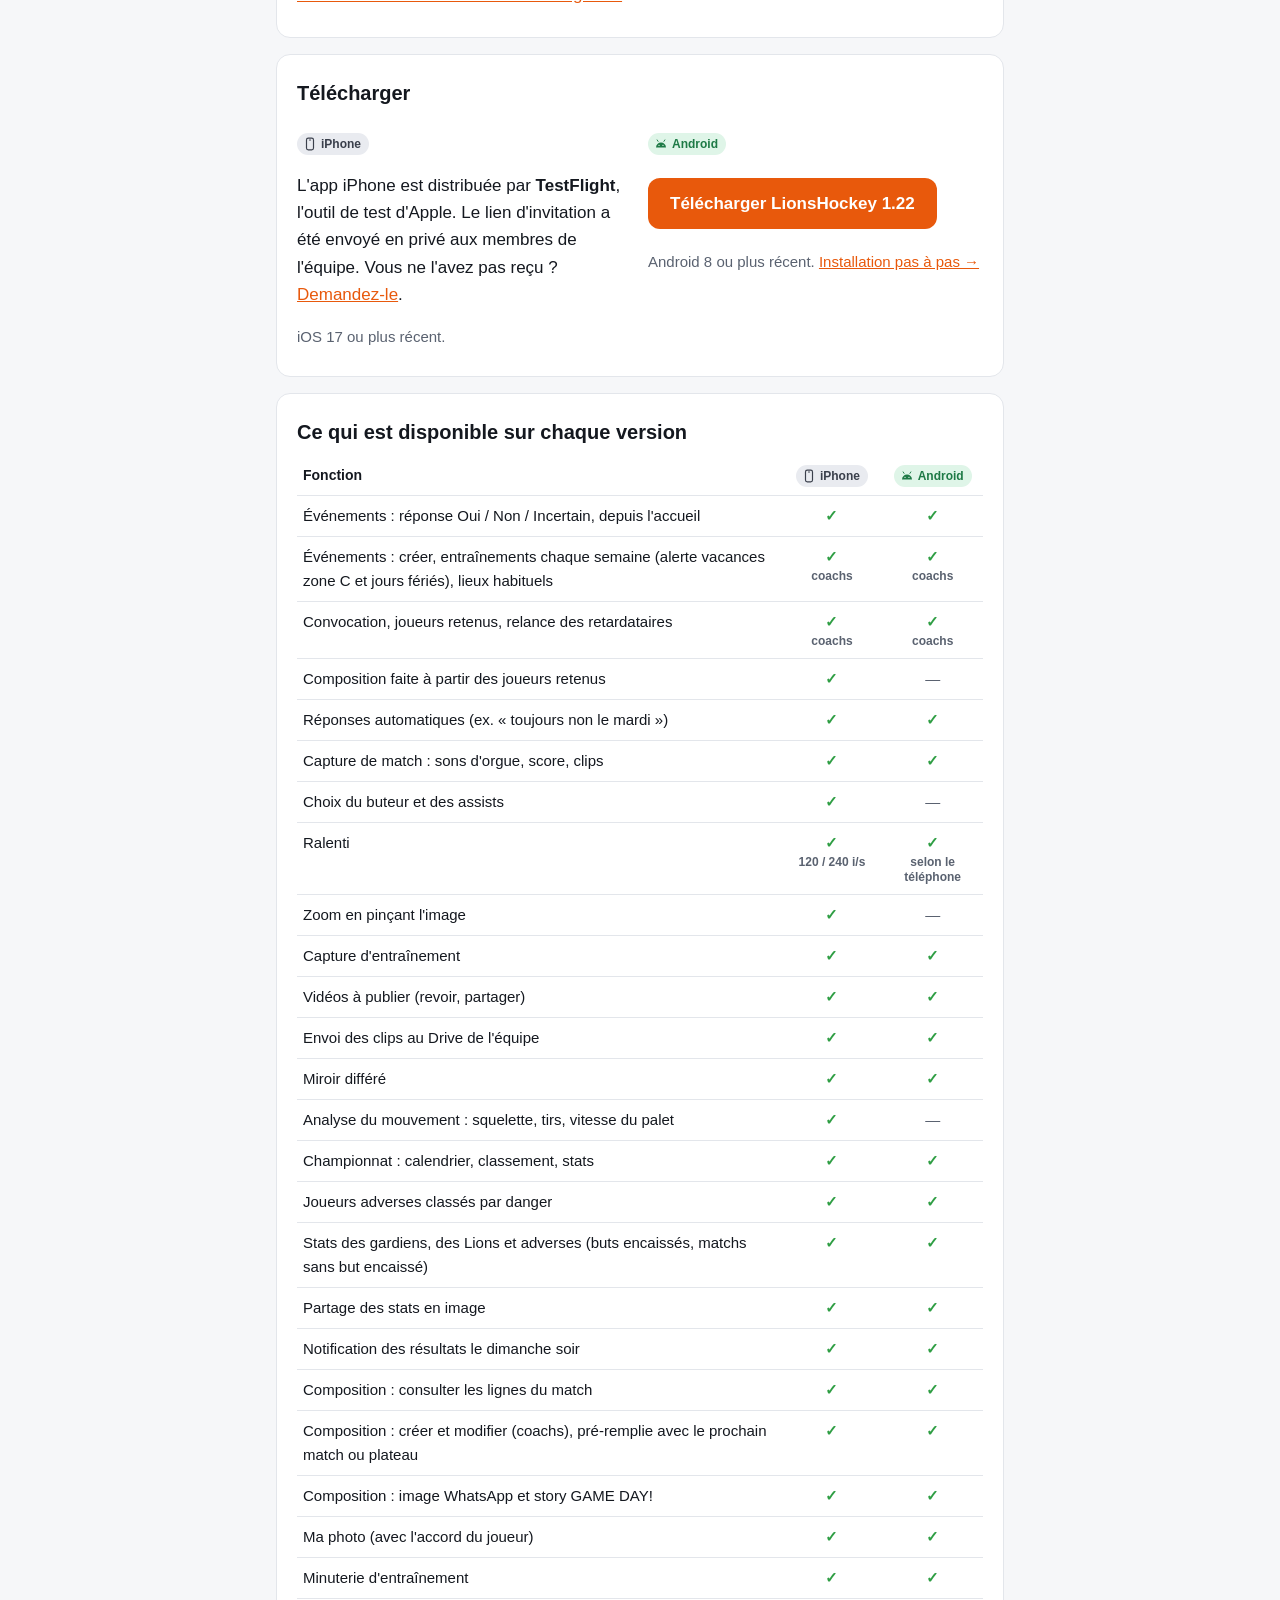
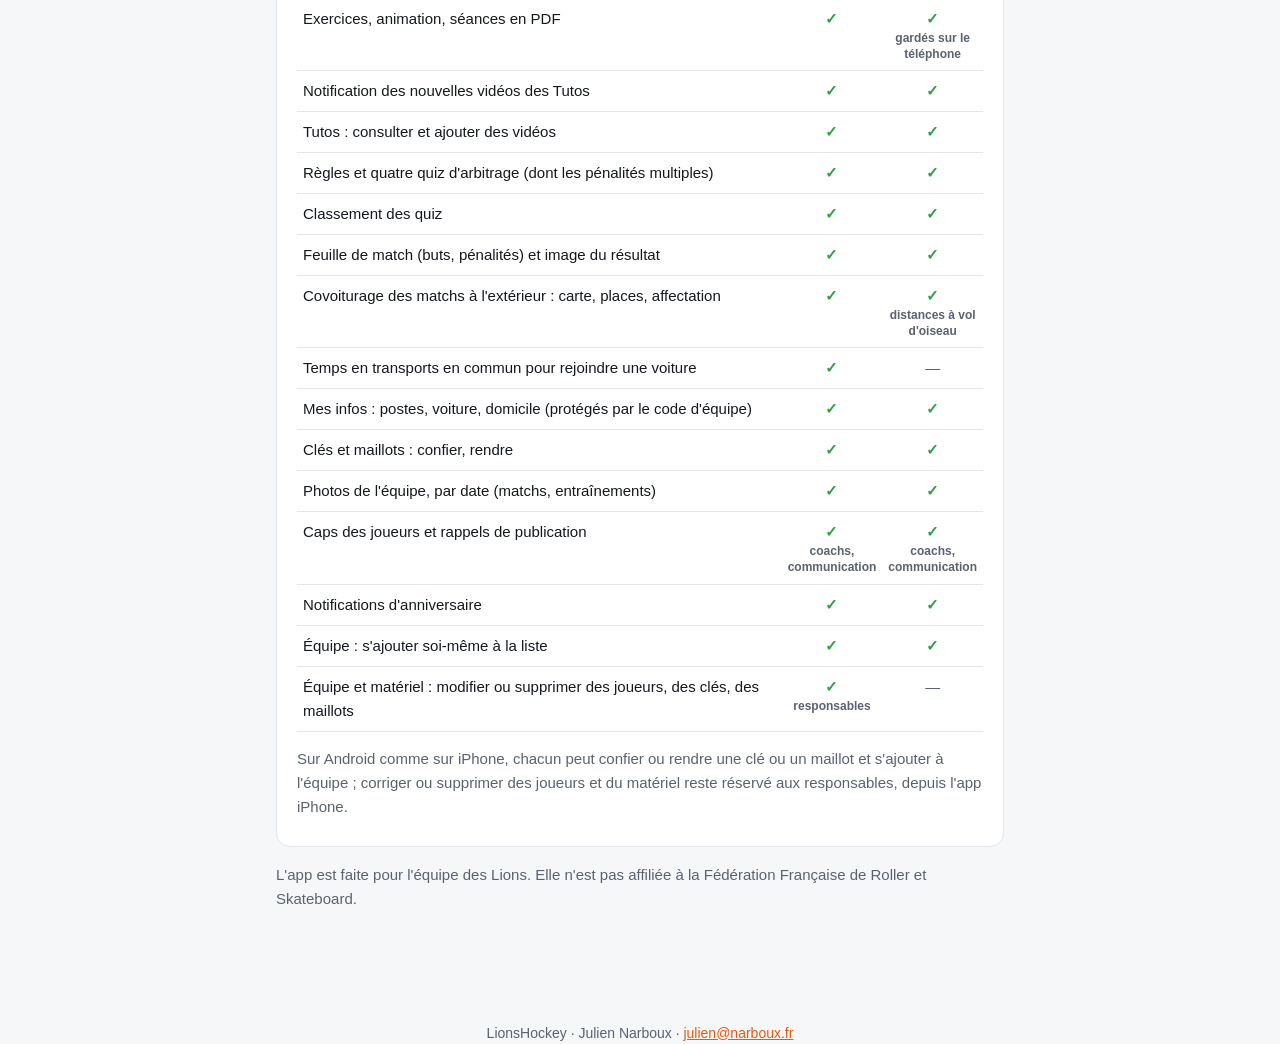
==== commit 1fbd2c22: "Tuiles Niveaux, Groupes et Présences ; « Je suis » remplacé par l'identité du lancement ; confirmati" ====
--- a/index.html
+++ b/index.html
@@ -83,7 +83,7 @@
       </div>
       <div>
         <h3><span class="tag android"><svg><use href="#i-android"/></svg>Android</span></h3>
-        <p><a class="download" href="LionsHockey.apk" download>Télécharger LionsHockey 1.21</a></p>
+        <p><a class="download" href="LionsHockey.apk" download>Télécharger LionsHockey 1.22</a></p>
         <p class="muted">Android 8 ou plus récent. <a href="android.html">Installation pas à pas →</a></p>
       </div>
     </div>
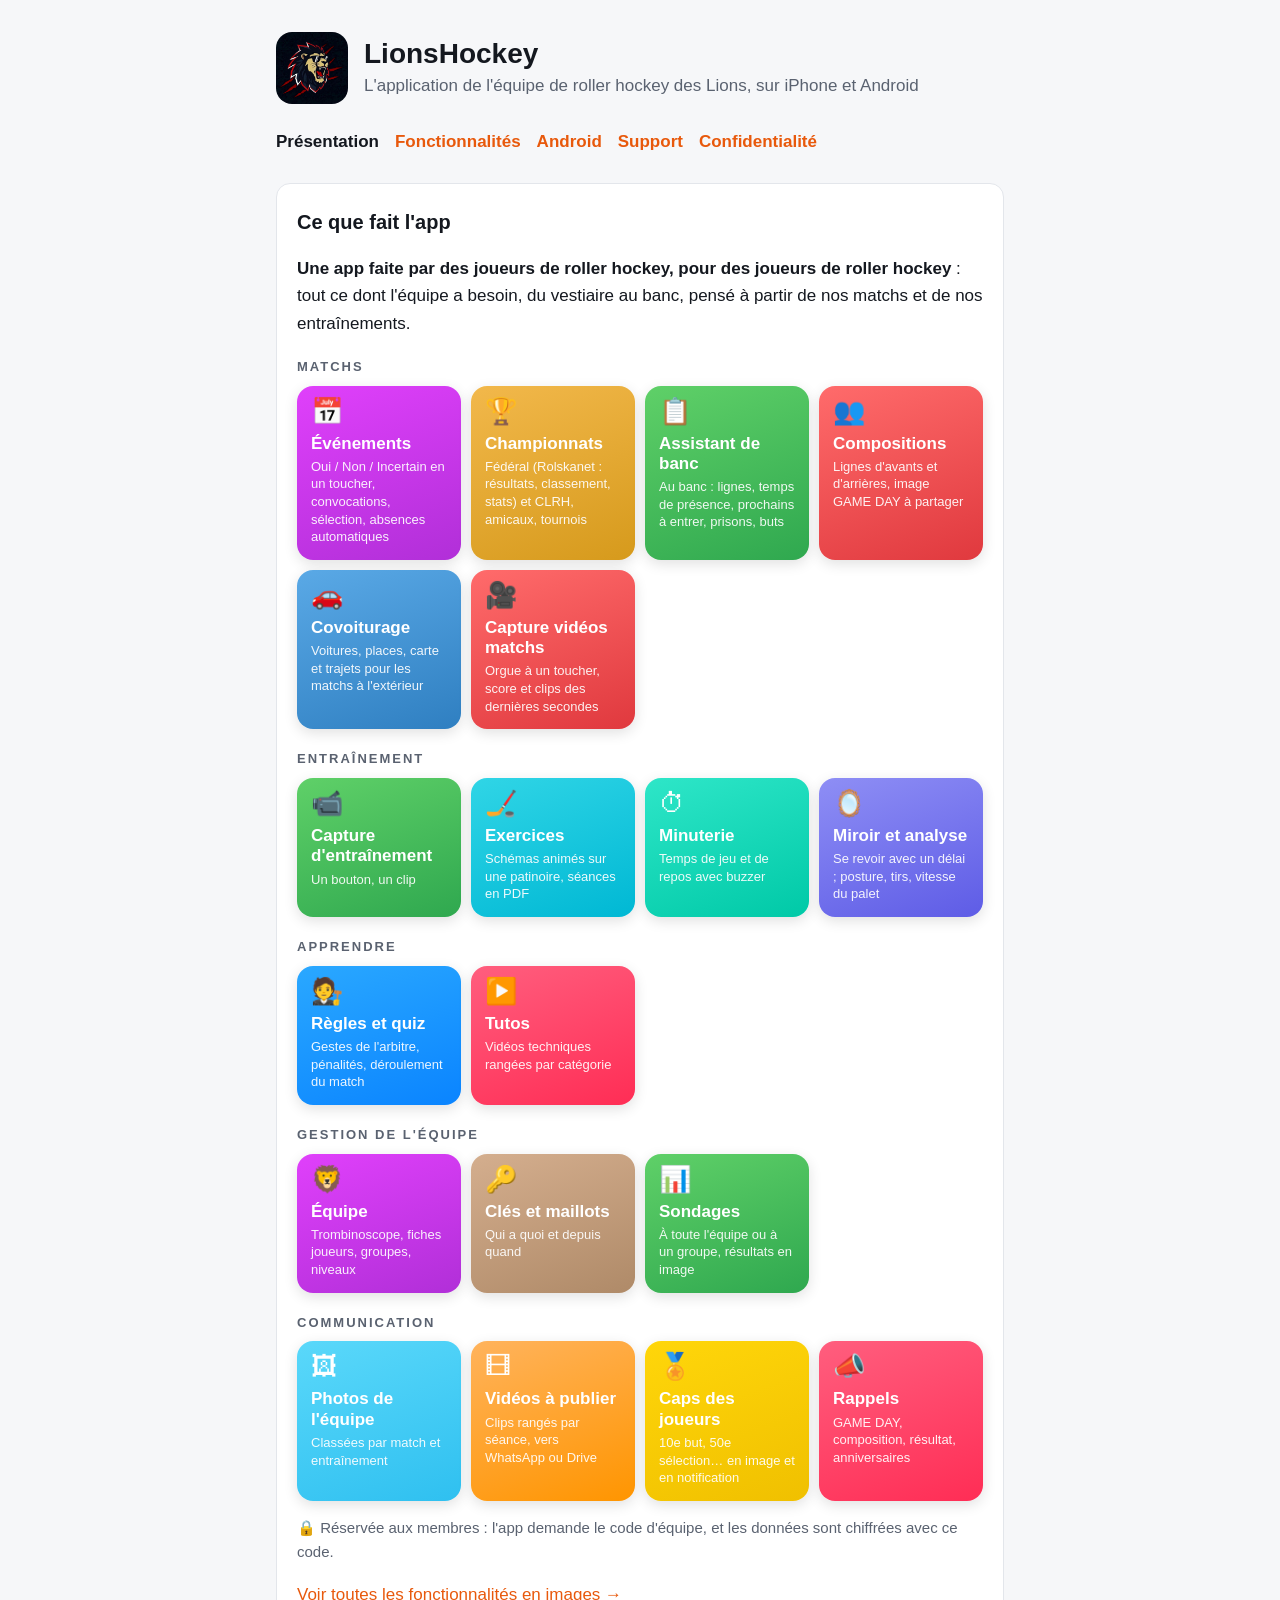
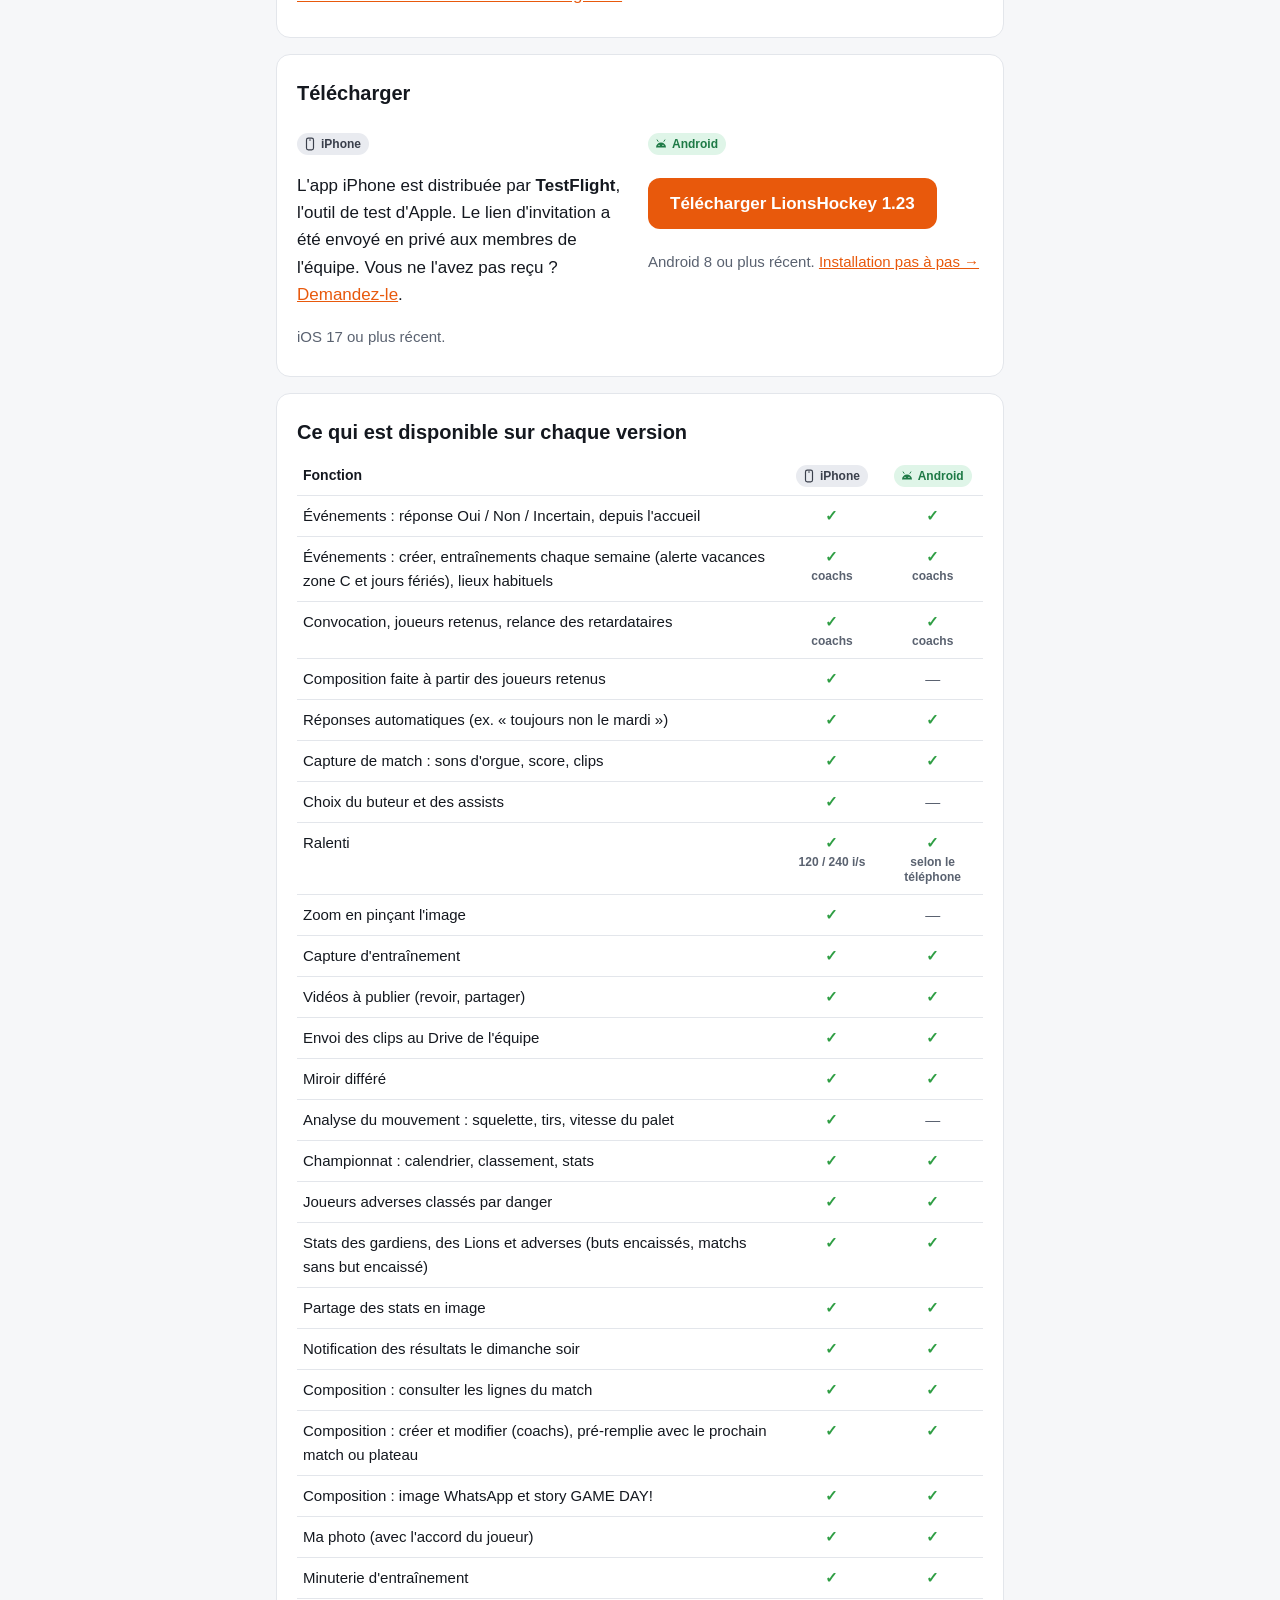
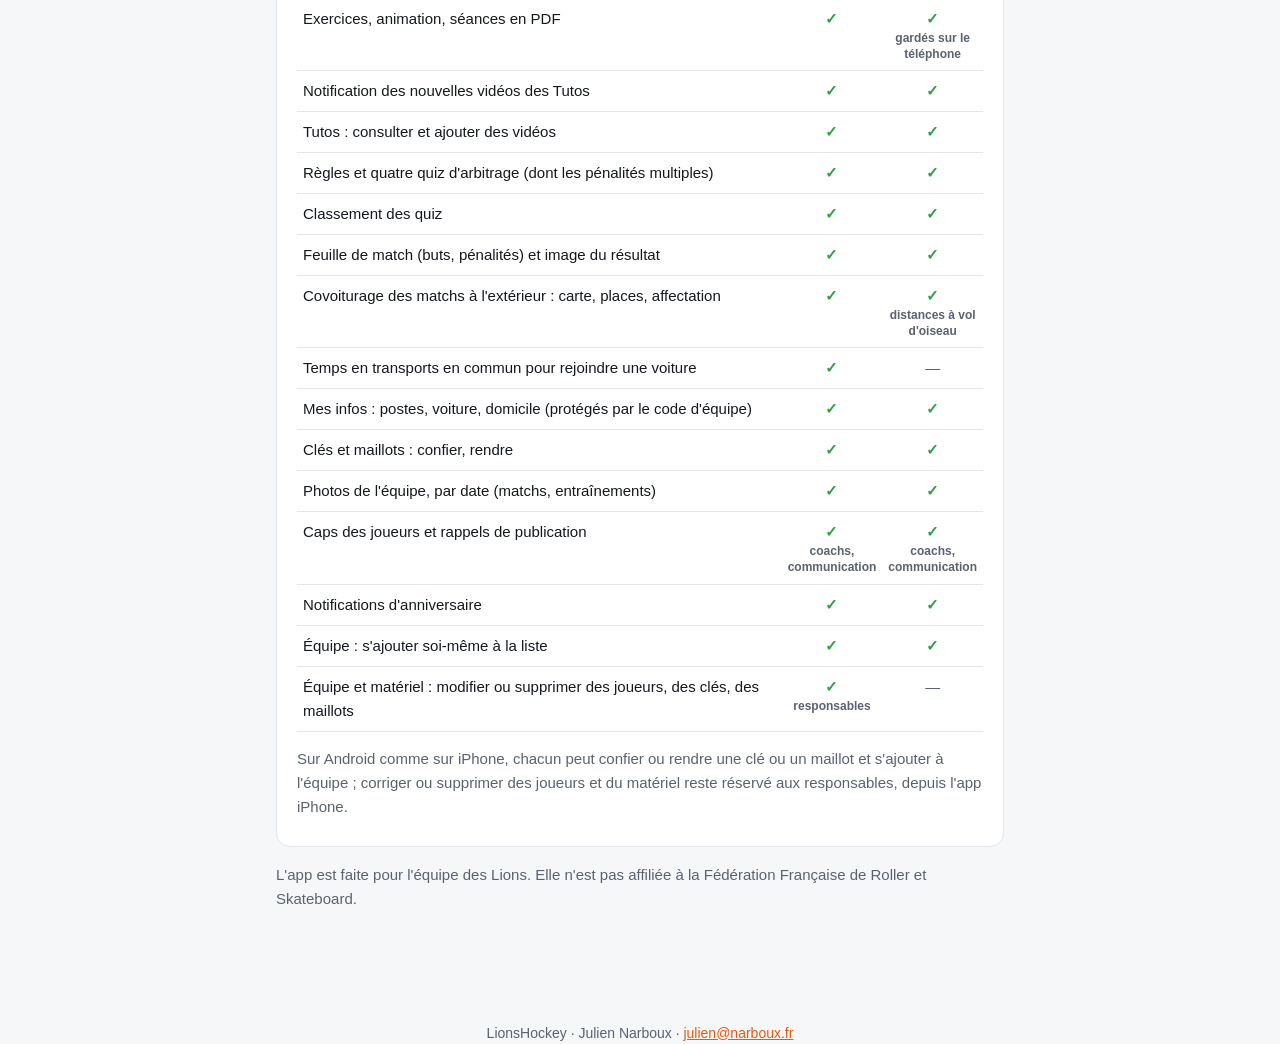
==== commit 8b4e6dcb: "Assistant de banc : changer le mode de rotation et les lignes pendant le match (glisser-déposer ou t" ====
--- a/index.html
+++ b/index.html
@@ -83,7 +83,7 @@
       </div>
       <div>
         <h3><span class="tag android"><svg><use href="#i-android"/></svg>Android</span></h3>
-        <p><a class="download" href="LionsHockey.apk" download>Télécharger LionsHockey 1.22</a></p>
+        <p><a class="download" href="LionsHockey.apk" download>Télécharger LionsHockey 1.23</a></p>
         <p class="muted">Android 8 ou plus récent. <a href="android.html">Installation pas à pas →</a></p>
       </div>
     </div>
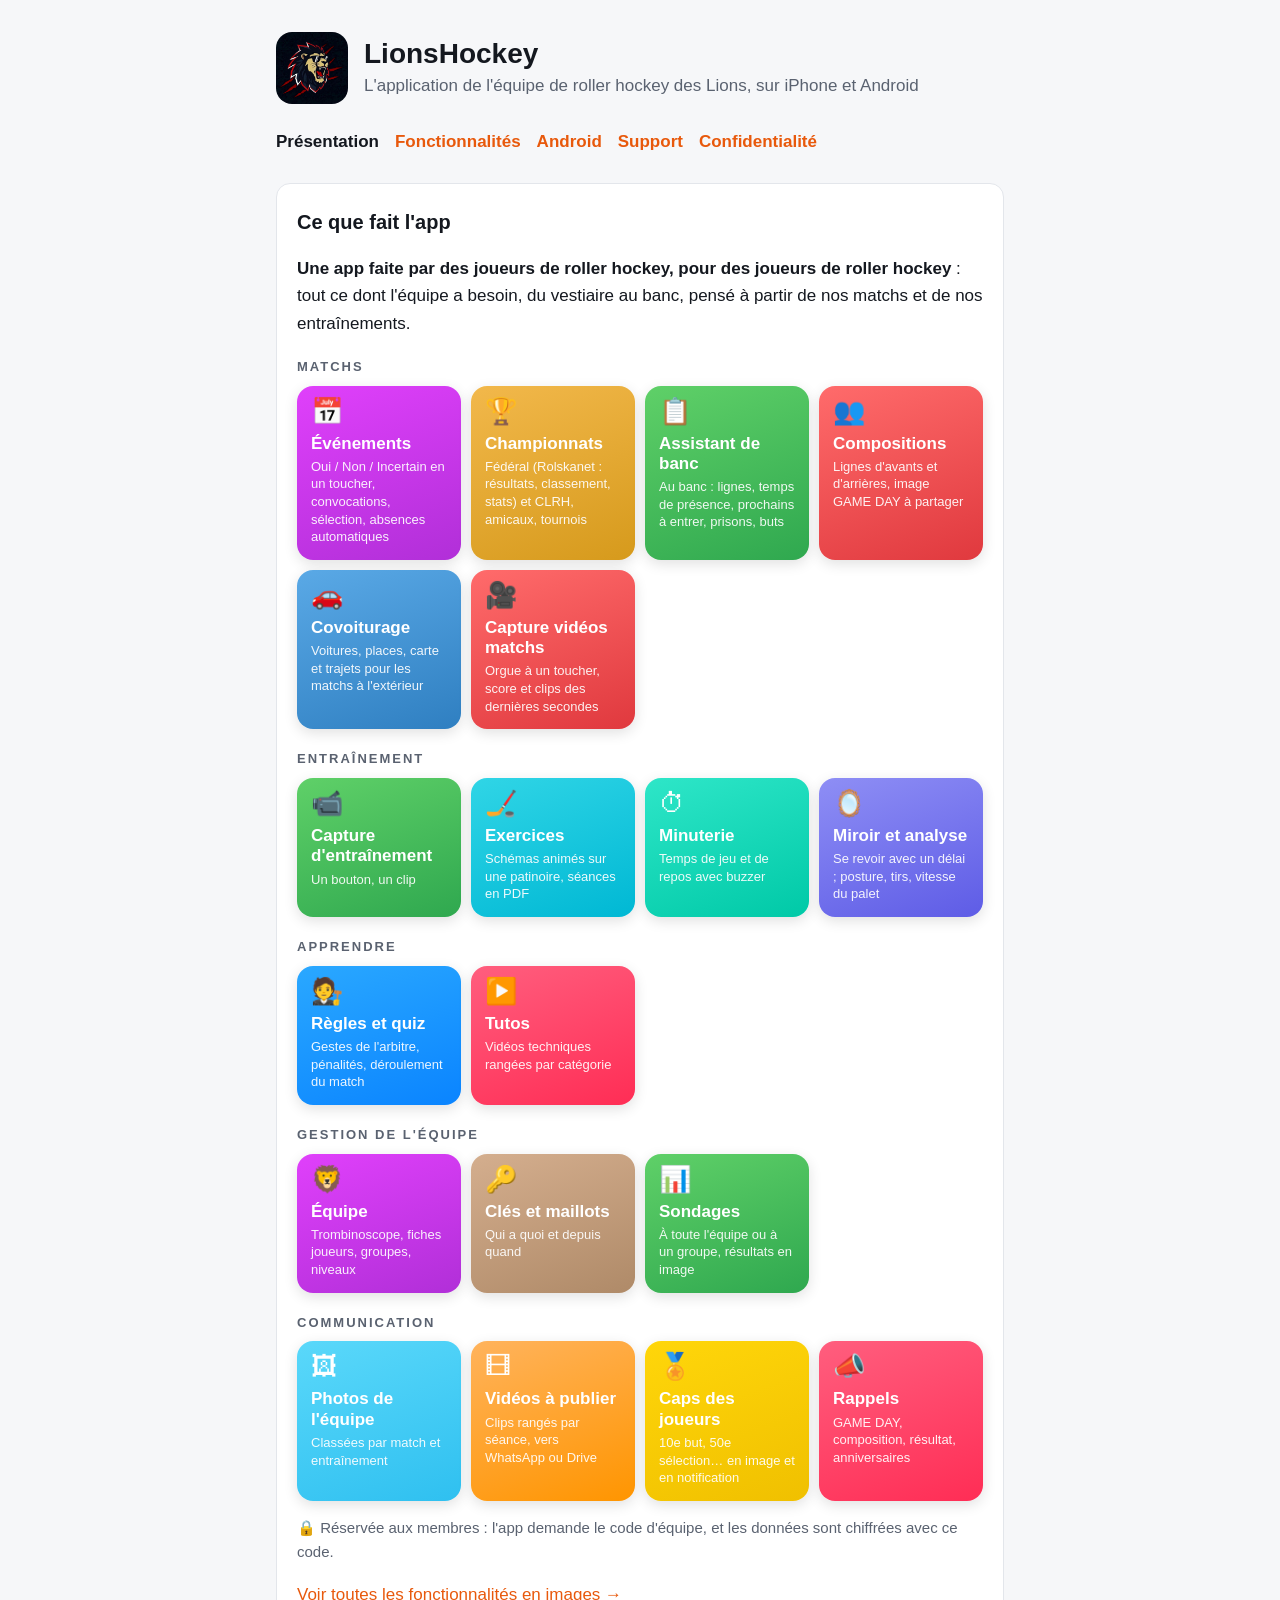
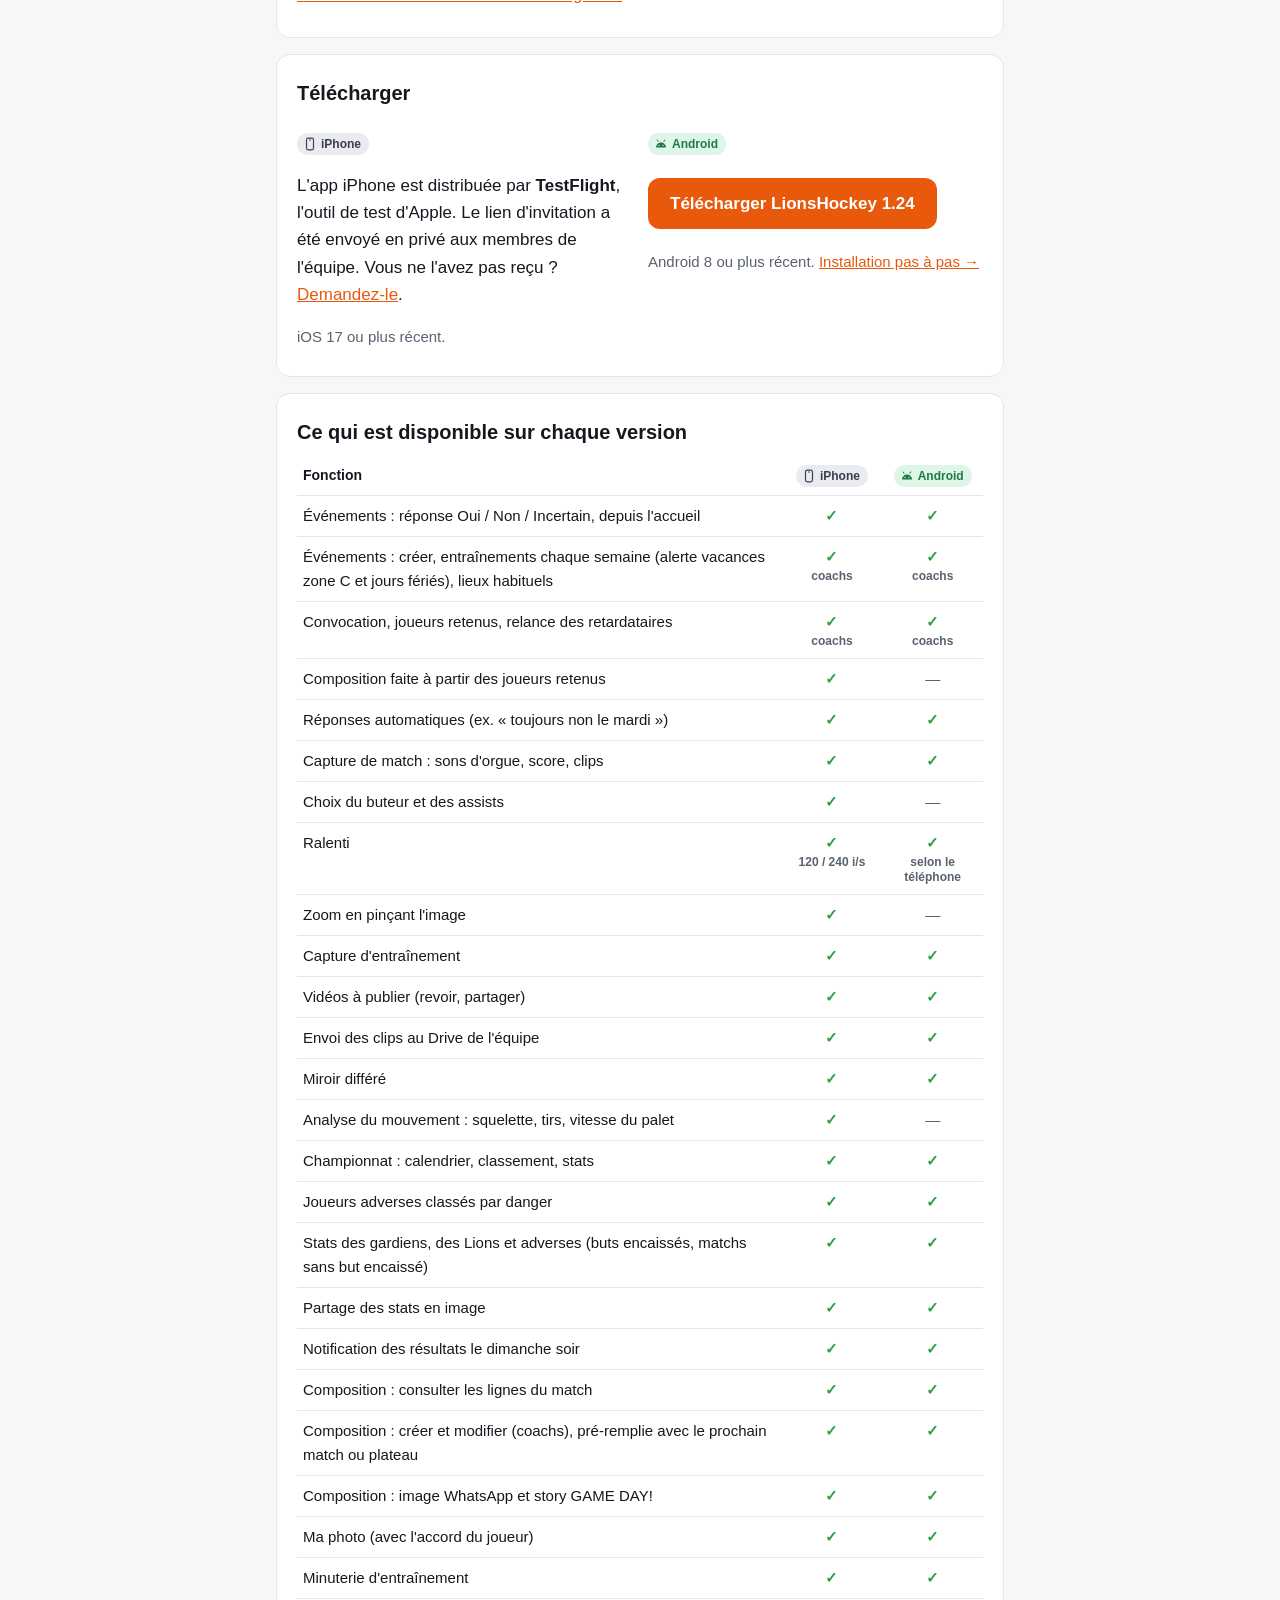
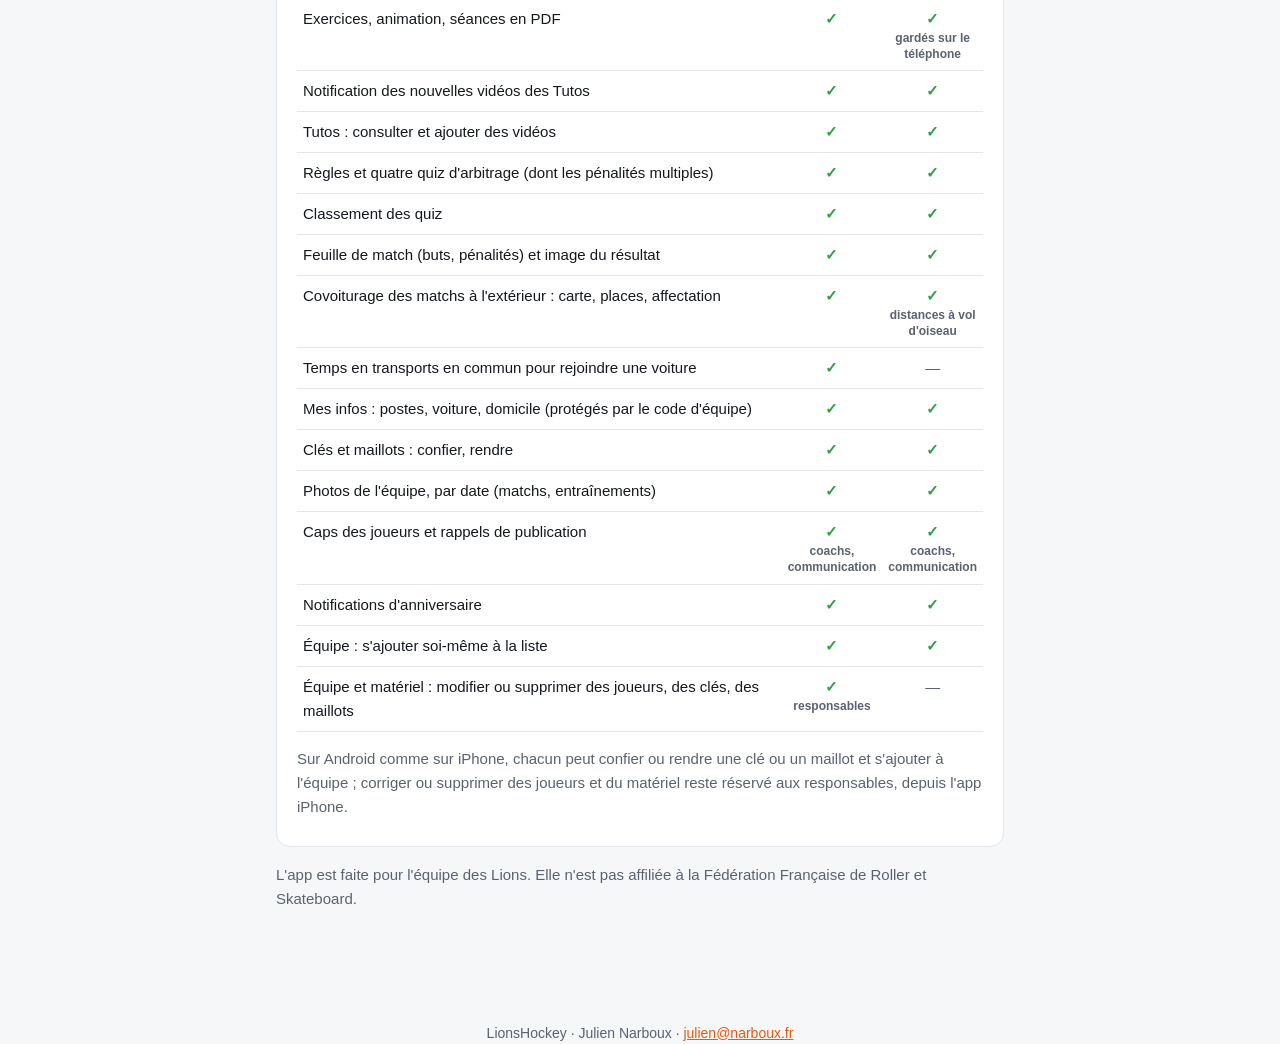
==== commit 0fa477c9: "Assistant de banc : pause automatique à la mi-temps et à la fin (2 × 25′ championnat, 2 × 20′ platea" ====
--- a/index.html
+++ b/index.html
@@ -83,7 +83,7 @@
       </div>
       <div>
         <h3><span class="tag android"><svg><use href="#i-android"/></svg>Android</span></h3>
-        <p><a class="download" href="LionsHockey.apk" download>Télécharger LionsHockey 1.23</a></p>
+        <p><a class="download" href="LionsHockey.apk" download>Télécharger LionsHockey 1.24</a></p>
         <p class="muted">Android 8 ou plus récent. <a href="android.html">Installation pas à pas →</a></p>
       </div>
     </div>
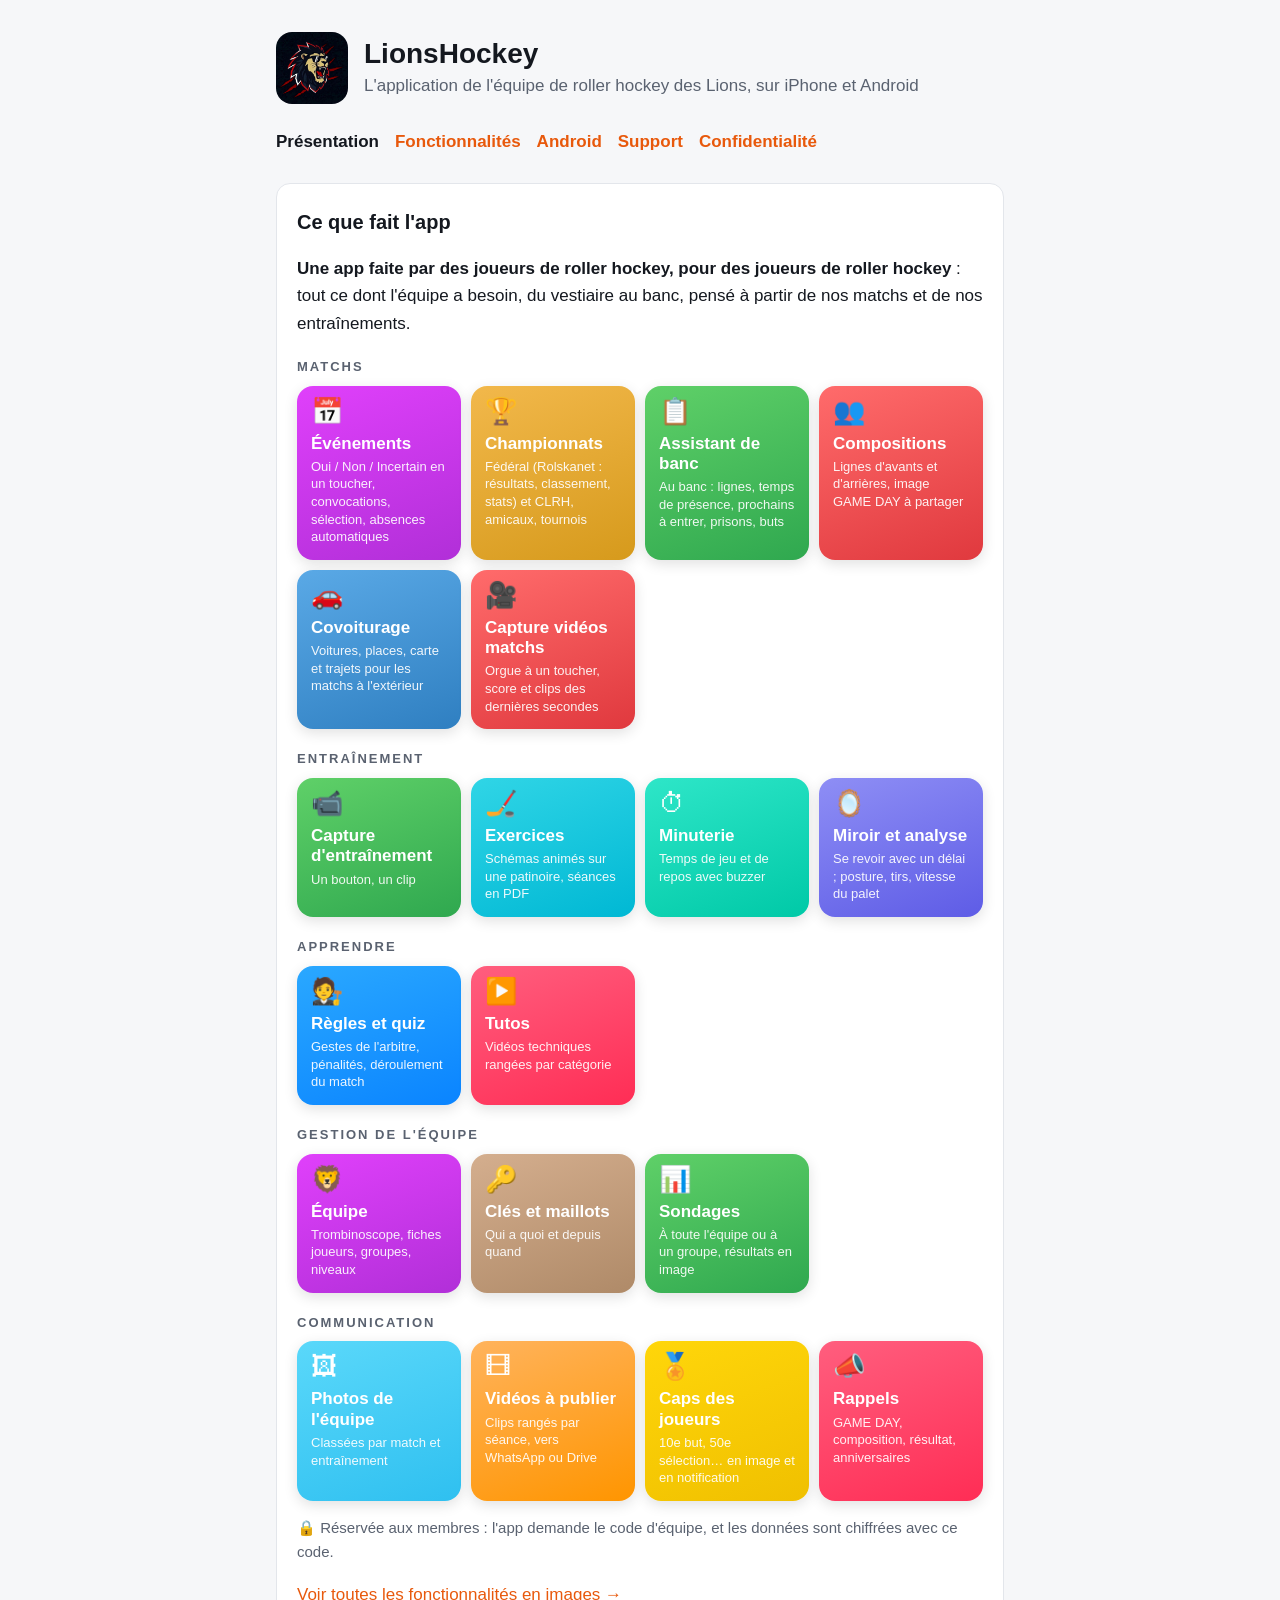
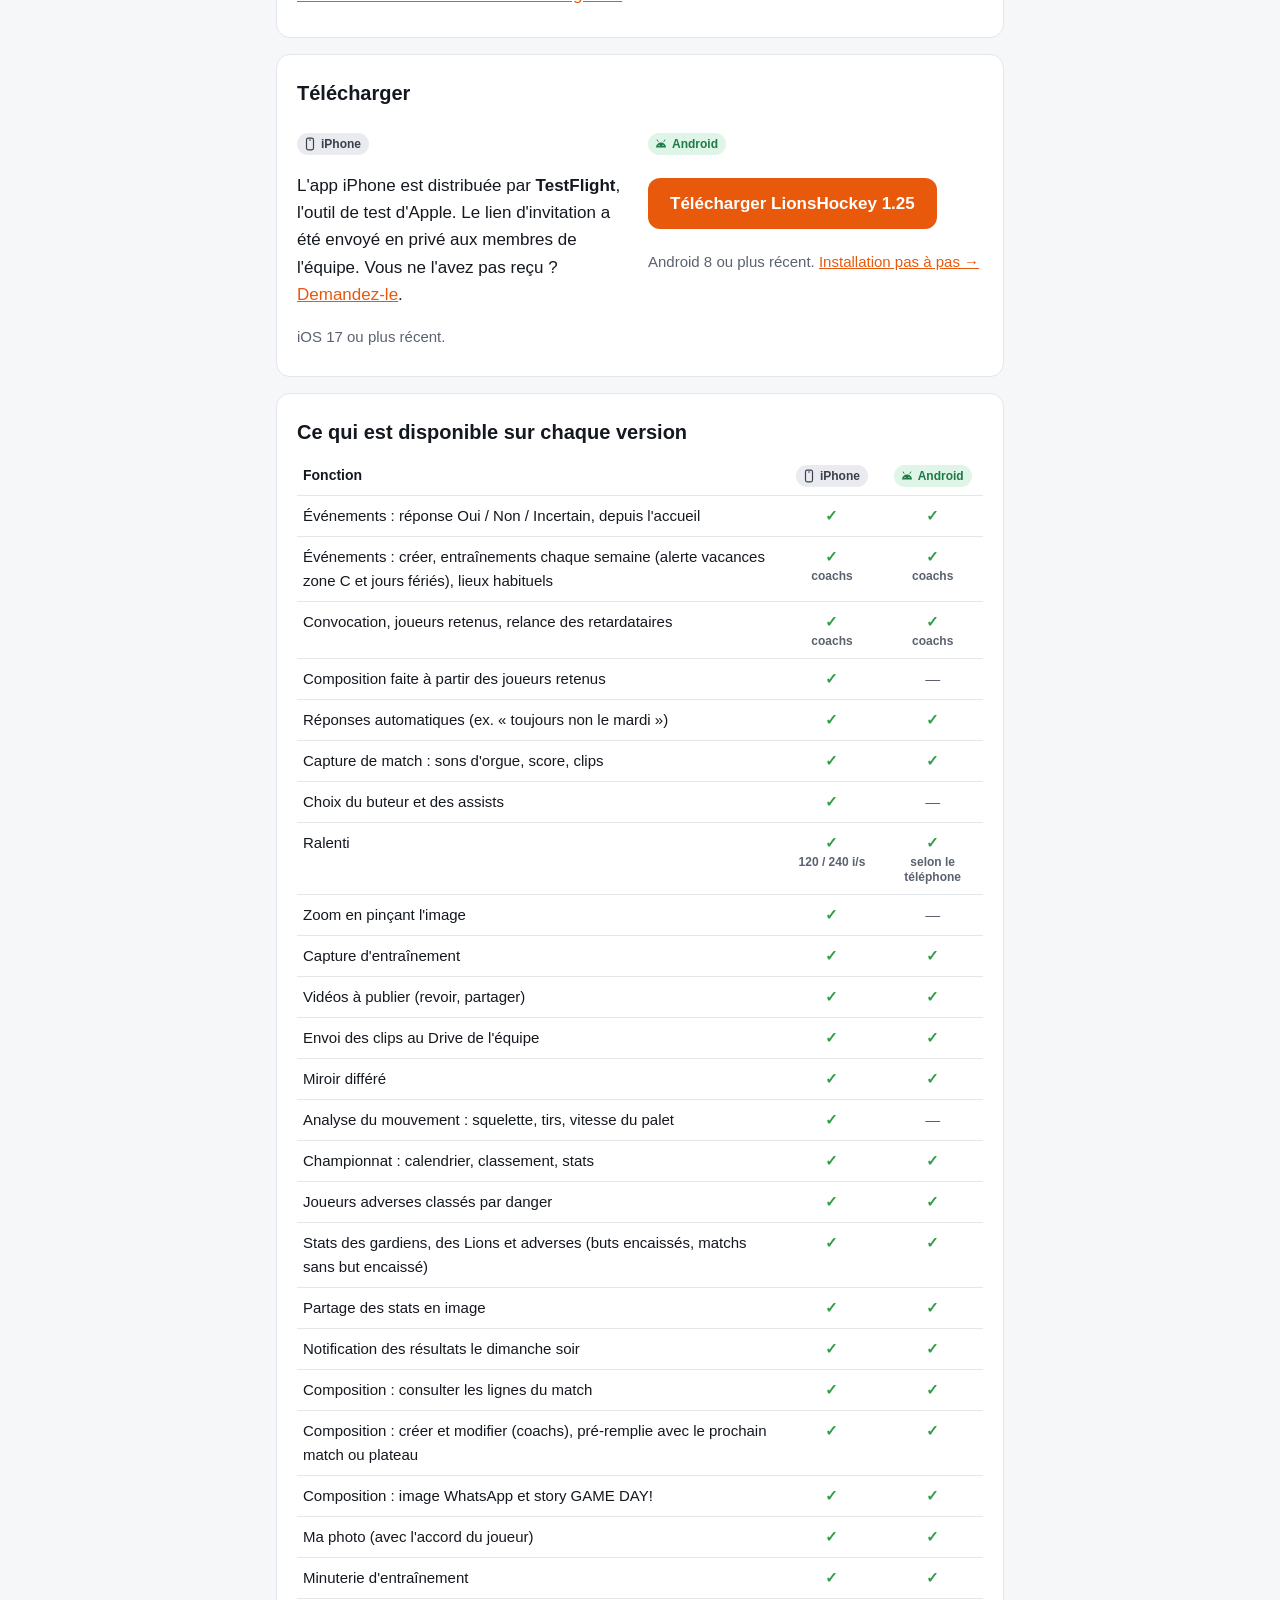
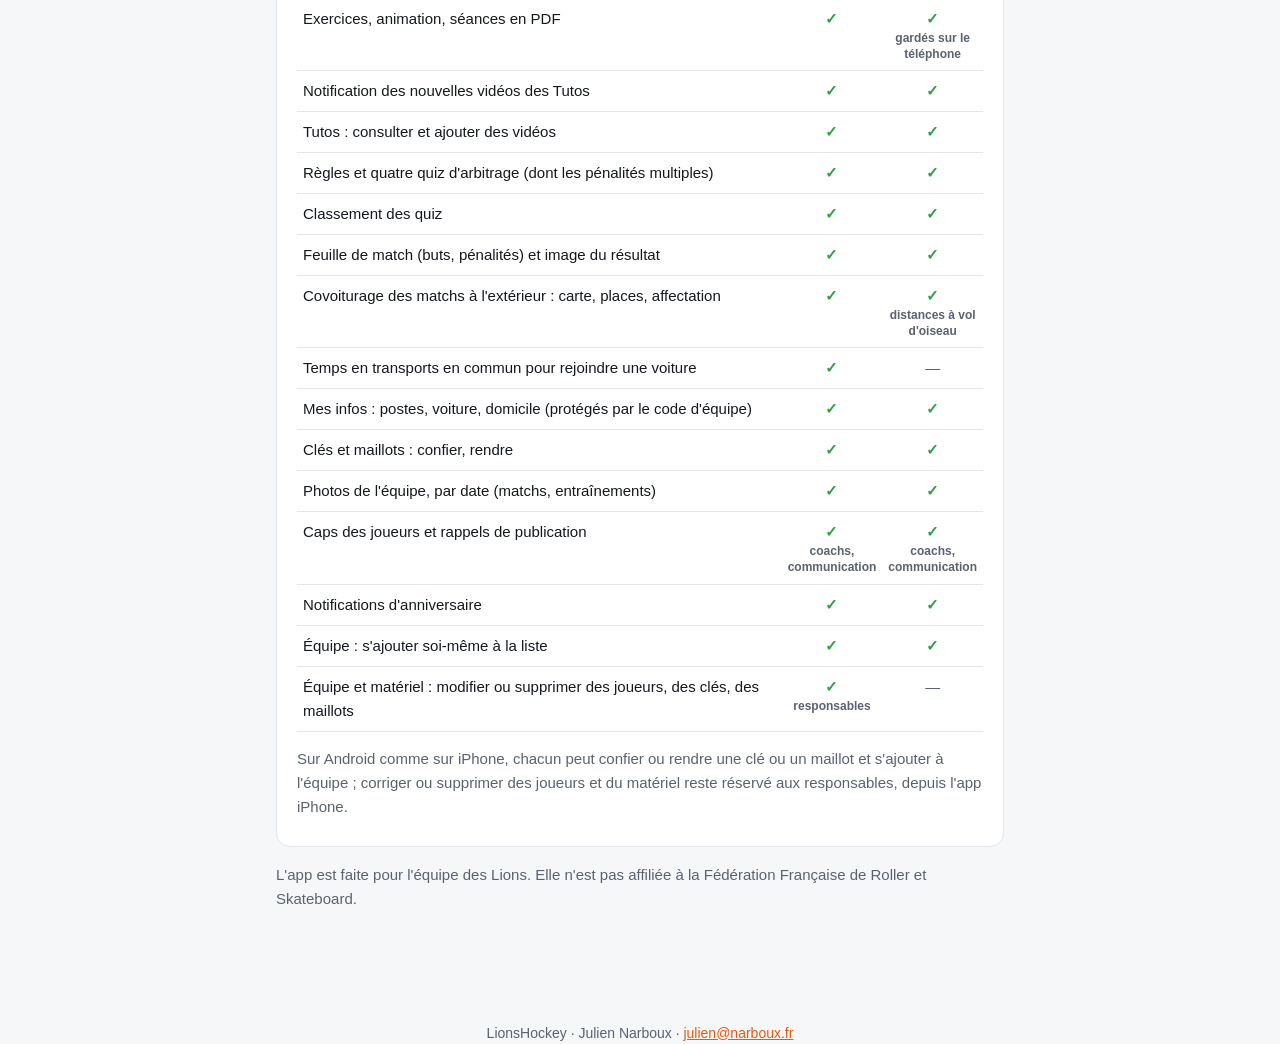
==== commit bfd997ba: "Assistant de banc : score dans le titre (nom du match sur tablette), annuler la dernière action, rem" ====
--- a/index.html
+++ b/index.html
@@ -83,7 +83,7 @@
       </div>
       <div>
         <h3><span class="tag android"><svg><use href="#i-android"/></svg>Android</span></h3>
-        <p><a class="download" href="LionsHockey.apk" download>Télécharger LionsHockey 1.24</a></p>
+        <p><a class="download" href="LionsHockey.apk" download>Télécharger LionsHockey 1.25</a></p>
         <p class="muted">Android 8 ou plus récent. <a href="android.html">Installation pas à pas →</a></p>
       </div>
     </div>
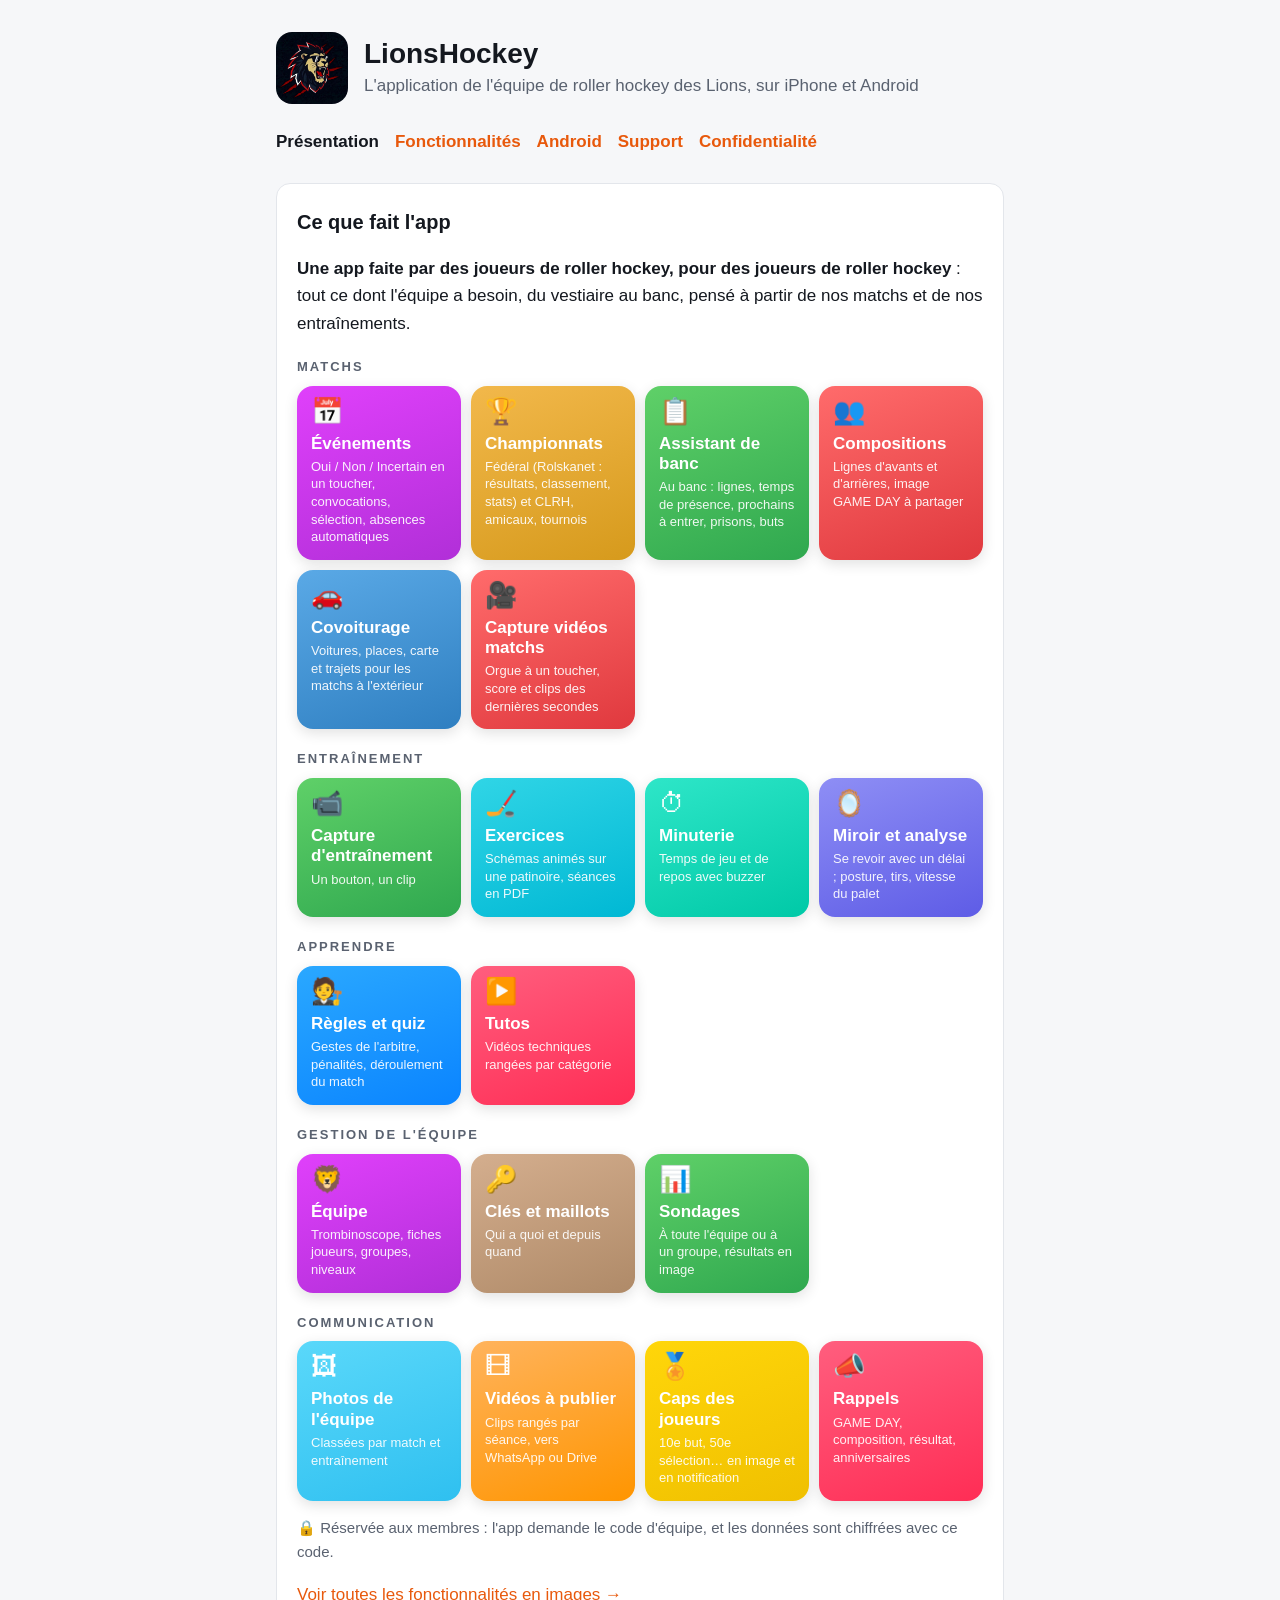
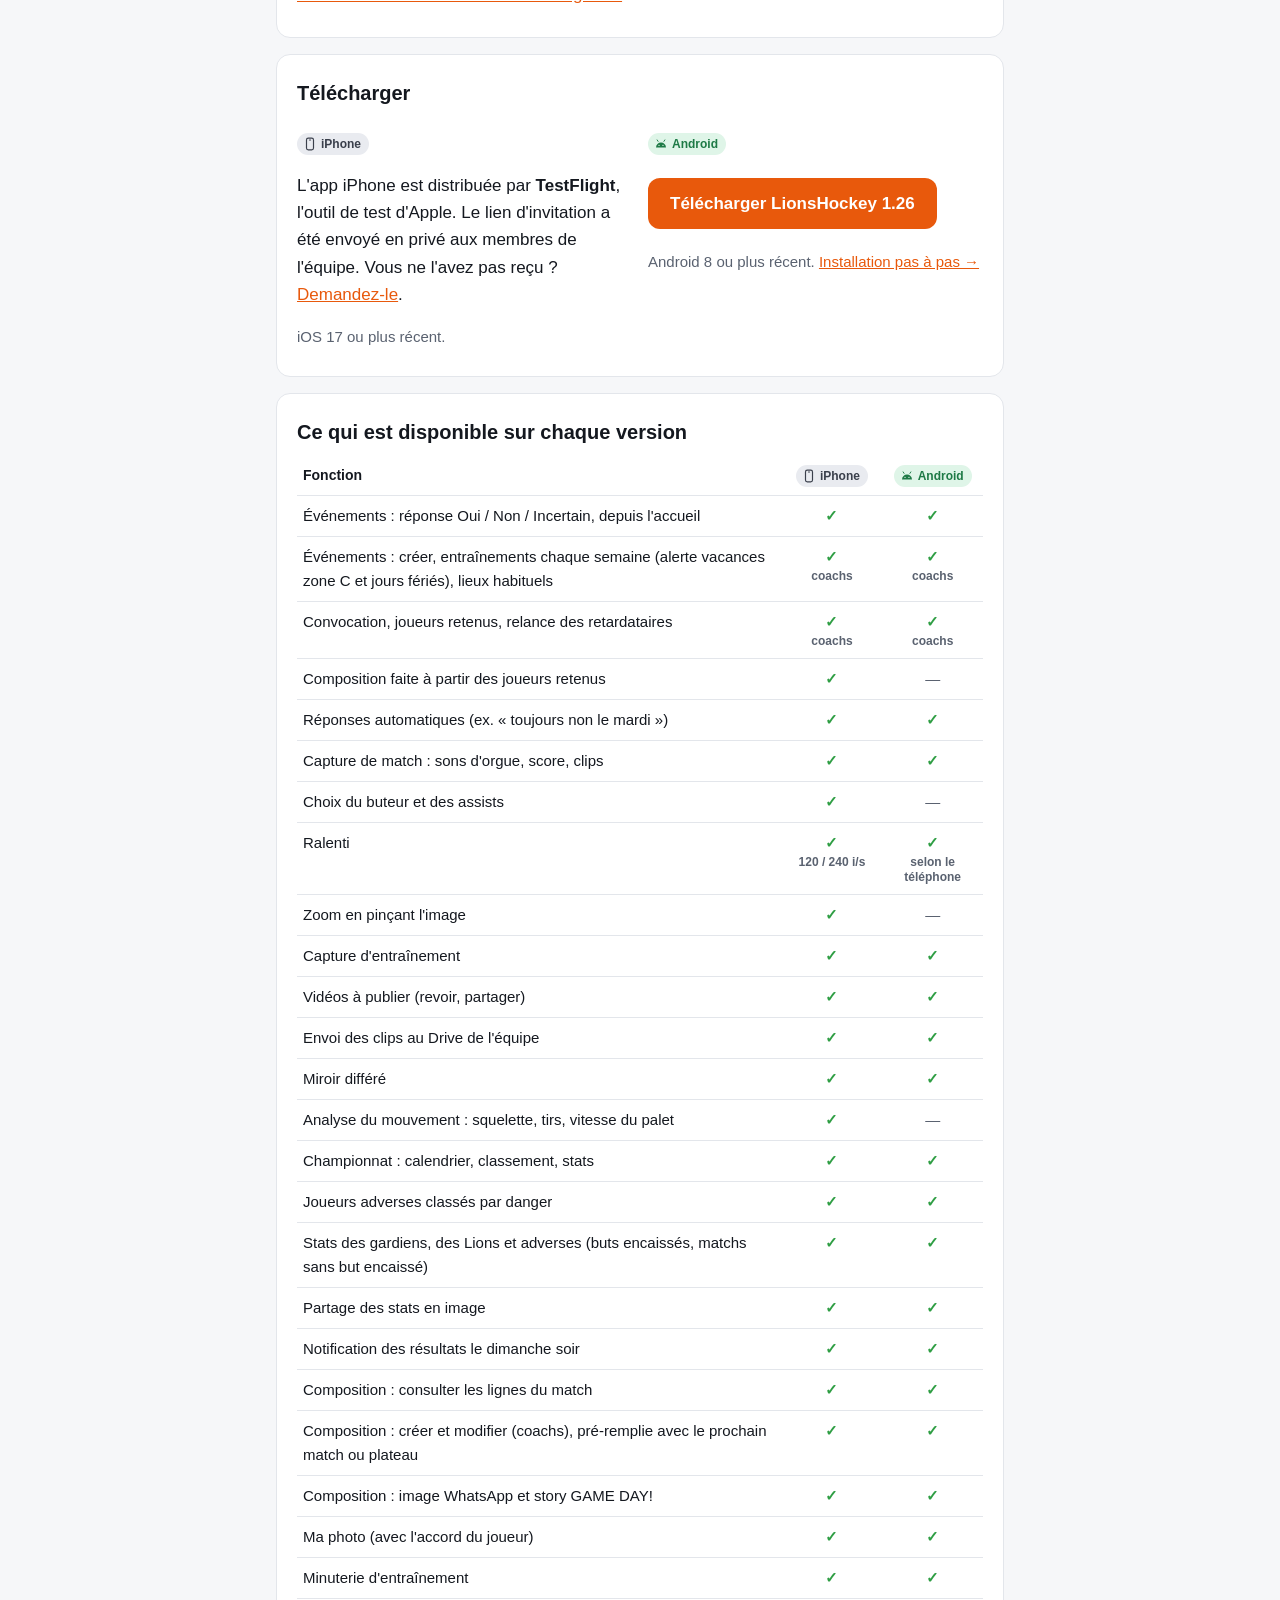
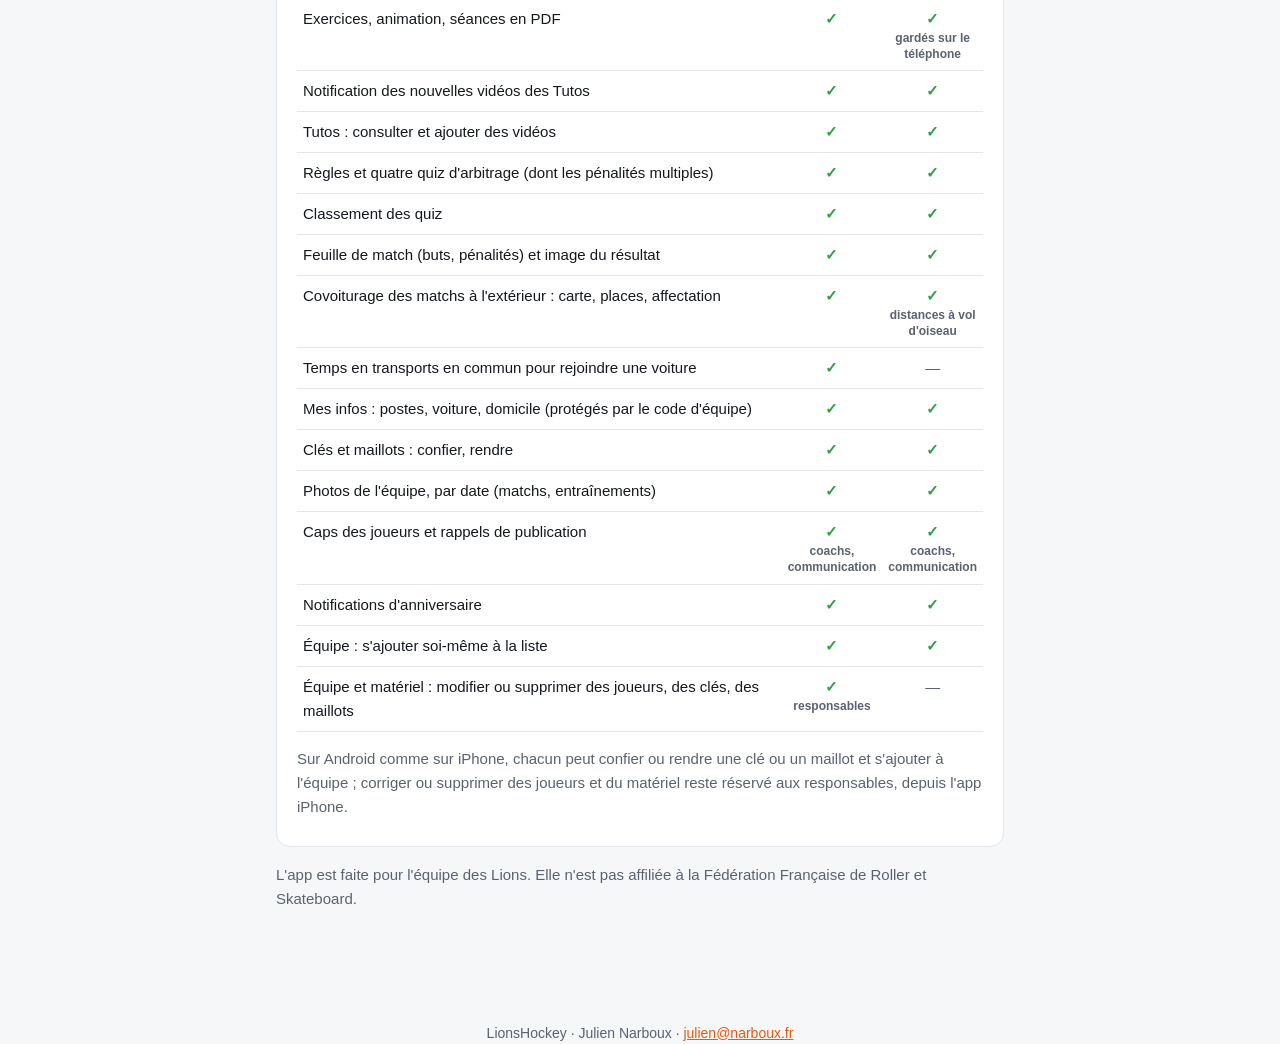
==== commit 9ebdb3cb: "Assistant de banc : alerte (sans arrêt du chrono) à la mi-temps et à la fin, retour automatique du j" ====
--- a/index.html
+++ b/index.html
@@ -83,7 +83,7 @@
       </div>
       <div>
         <h3><span class="tag android"><svg><use href="#i-android"/></svg>Android</span></h3>
-        <p><a class="download" href="LionsHockey.apk" download>Télécharger LionsHockey 1.25</a></p>
+        <p><a class="download" href="LionsHockey.apk" download>Télécharger LionsHockey 1.26</a></p>
         <p class="muted">Android 8 ou plus récent. <a href="android.html">Installation pas à pas →</a></p>
       </div>
     </div>
